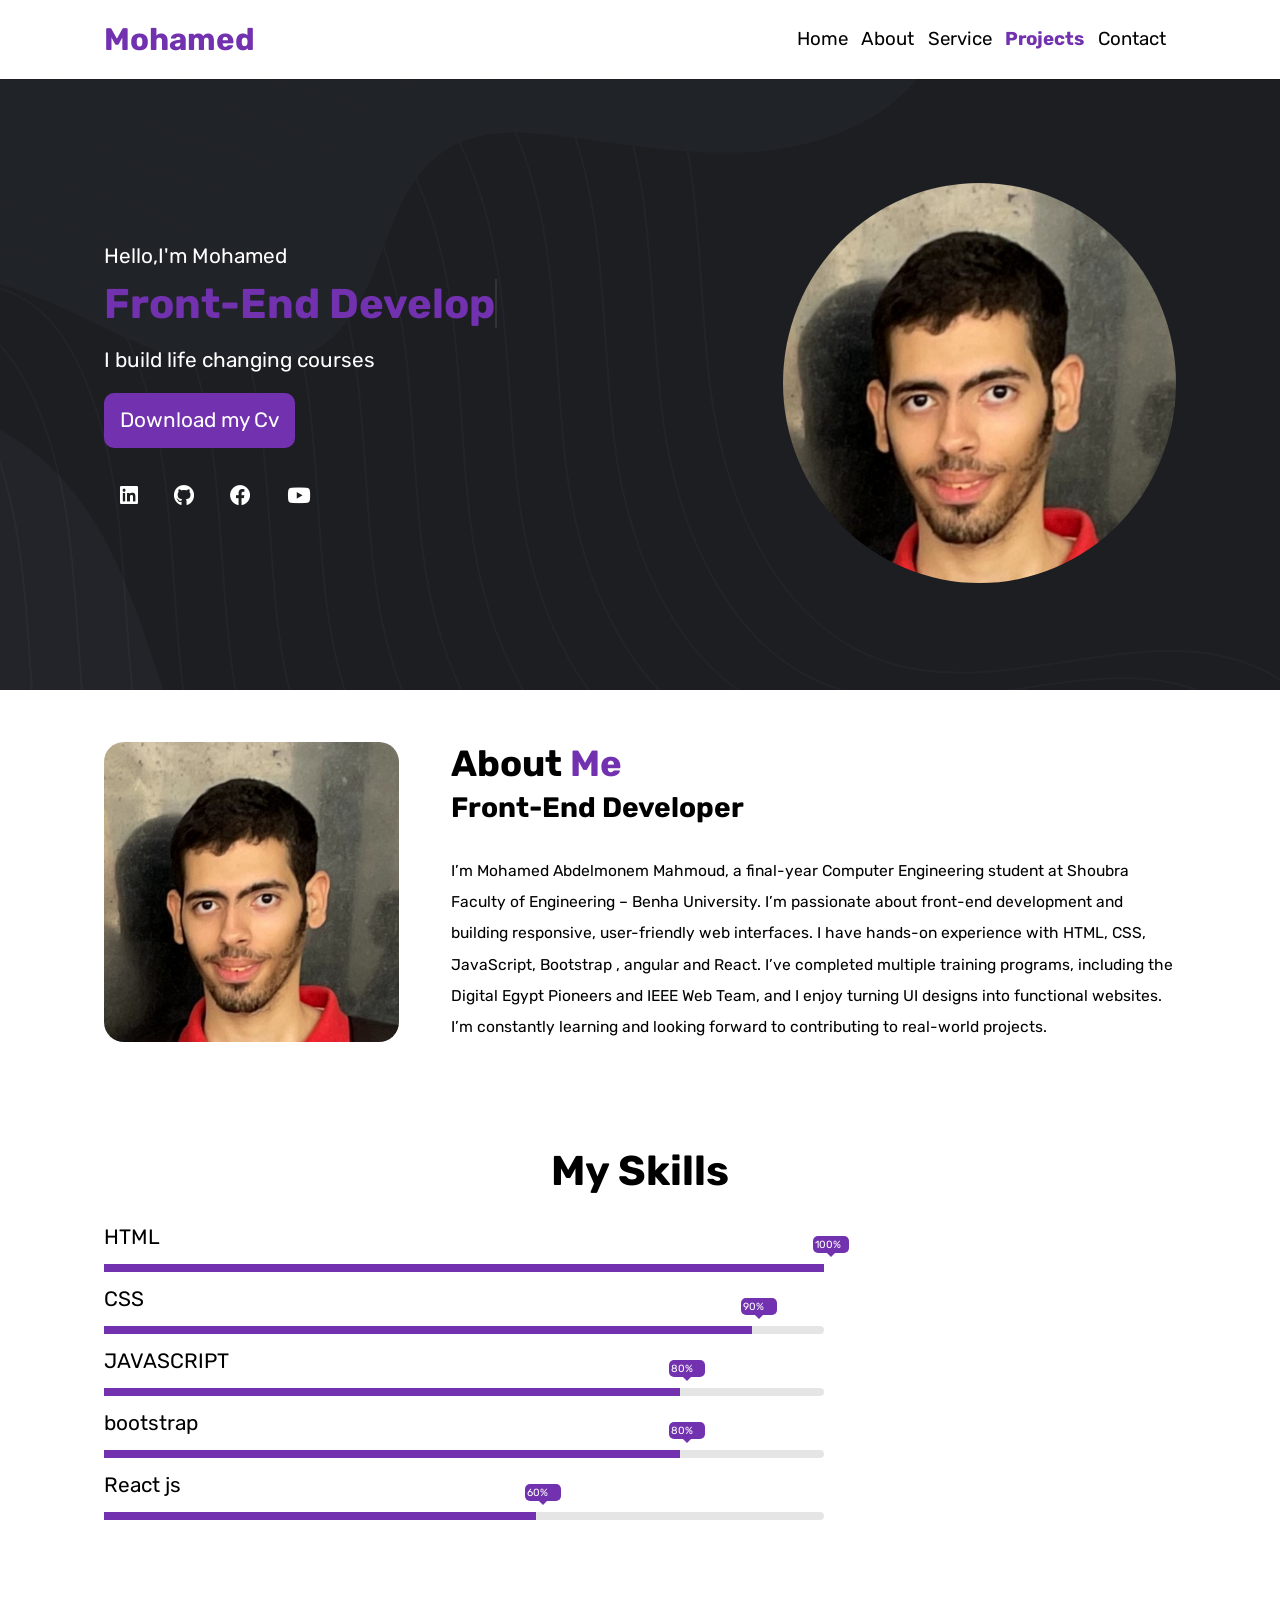
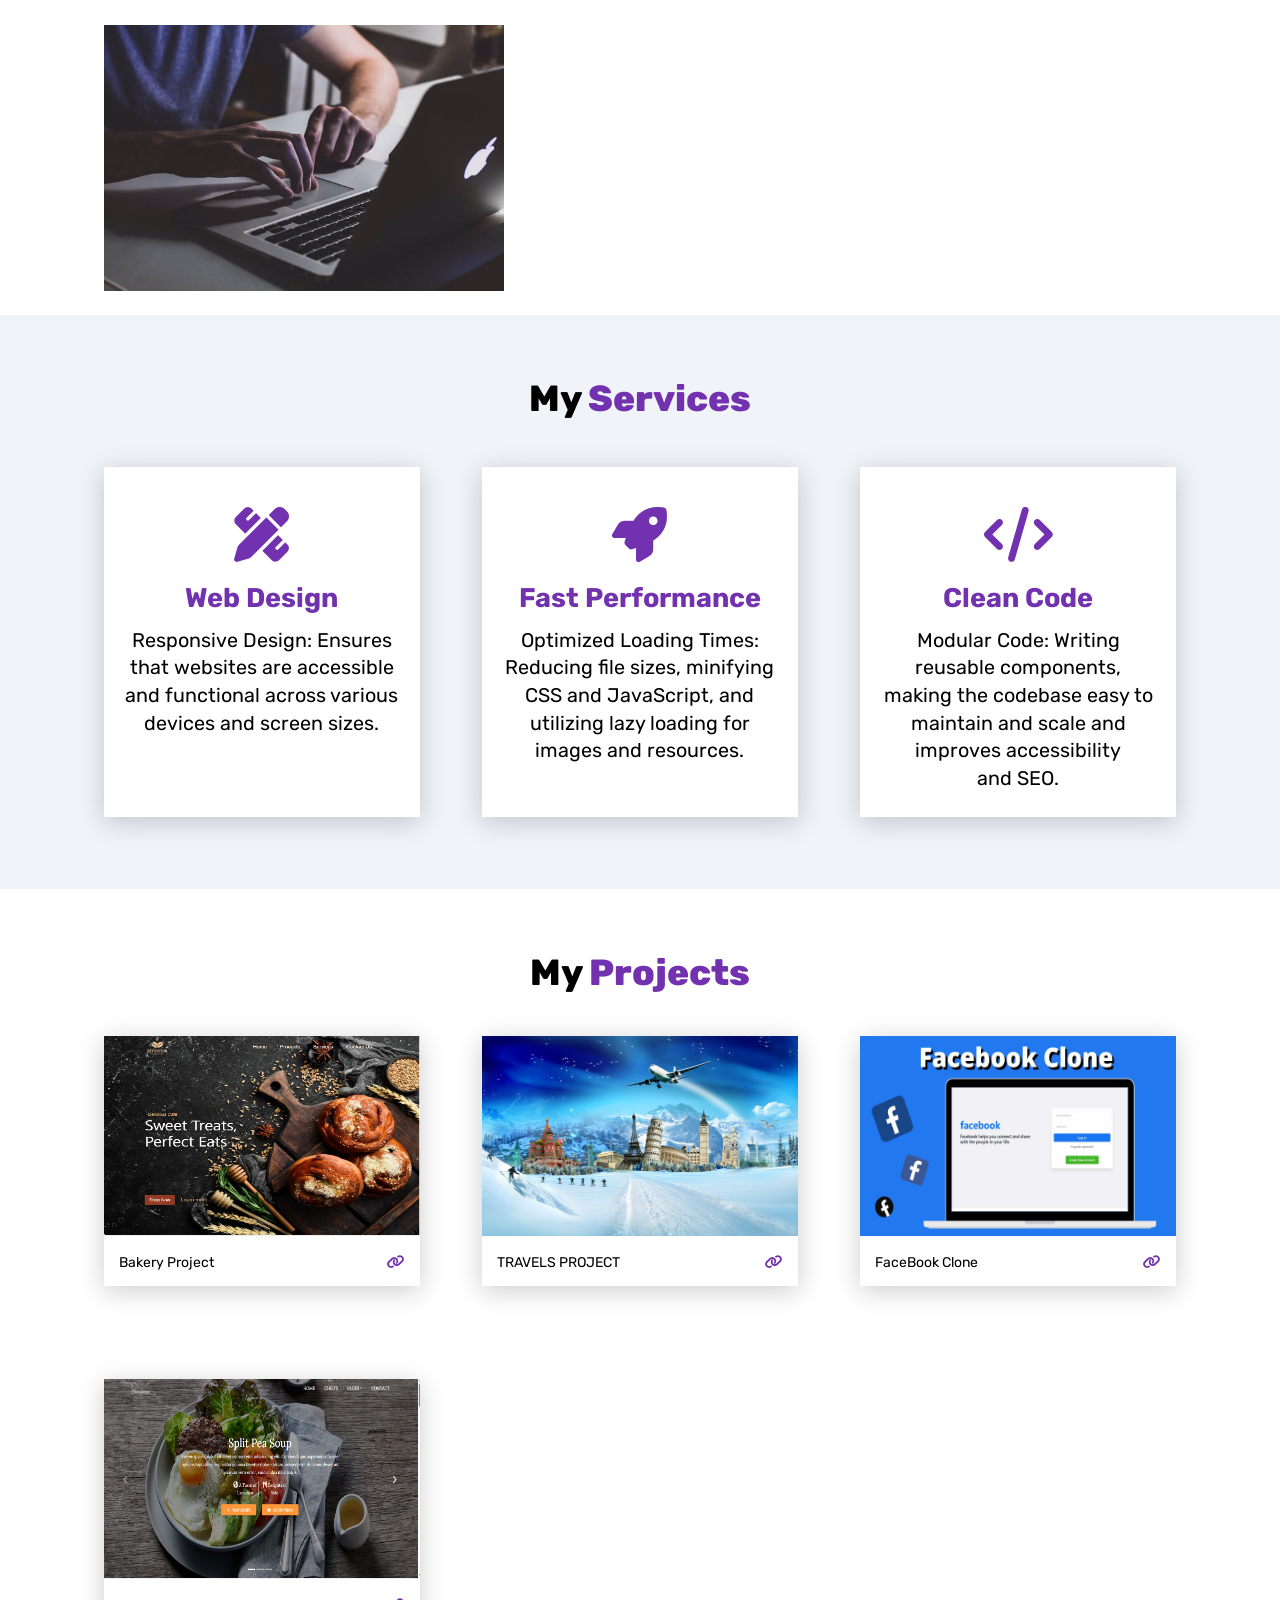
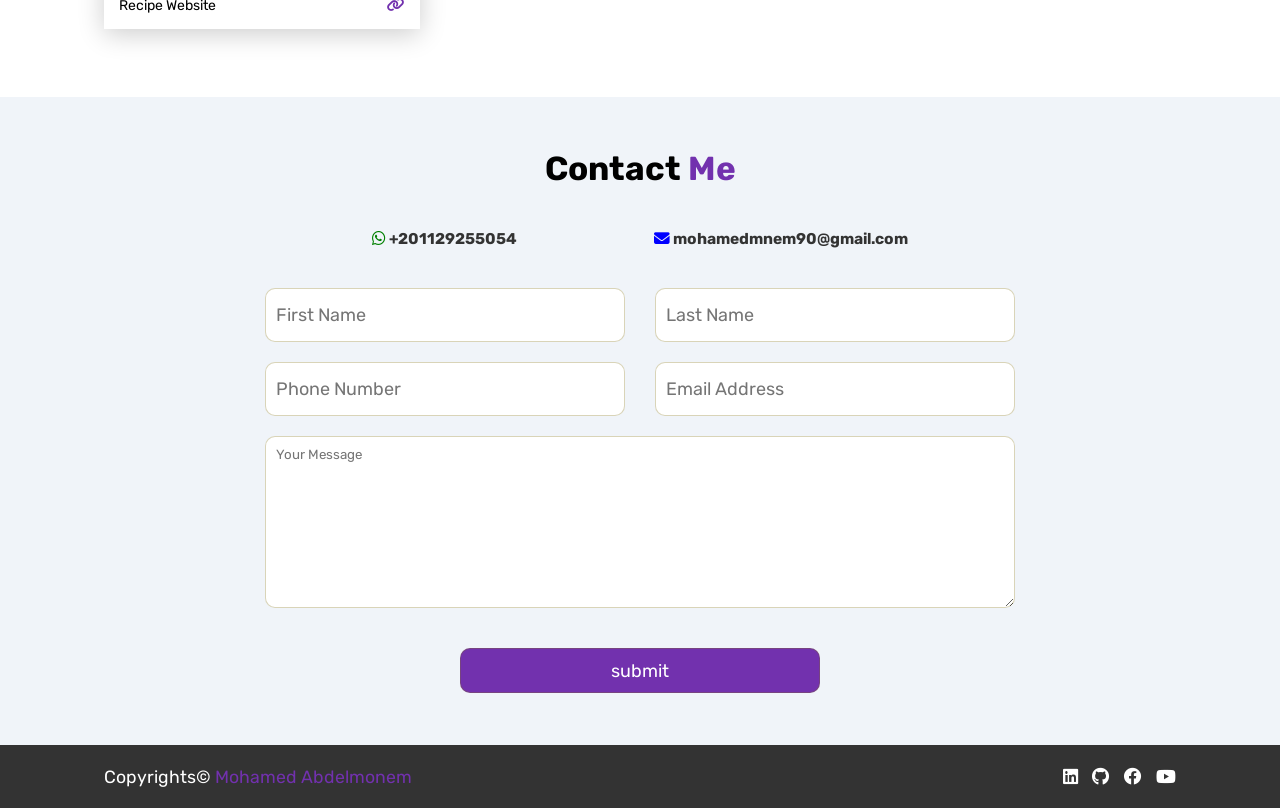
==== index.html @ c3fbbe86 "personal project" ====
<!DOCTYPE html>
<html lang="en">
<head>
    <meta charset="UTF-8">
    <meta name="viewport" content="width=device-width, initial-scale=1.0">
    <title>Protfolio</title>
    <link rel="stylesheet" href="css/style.css">
    <link rel="stylesheet" href="css/all.css">
    <link rel="stylesheet" href="css/all.min.css">
    <!-- <link rel="stylesheet" href="css/bootstrap.min.css"> -->
</head>
<body>

    <section class="header section-reveal"  >


        <div class="name">

            <h1>Mohamed</h1>
        </div>
        <div class="nav" id="nav">
            <a class="nav-link active" id="homeLink" href="#home">Home</a>
            <a class="nav-link" href="#about">About</a>
            <a class="nav-link" href="#service">Service</a>
            <a class="nav-link" href="#project">Projects</a>
            <a class="nav-link" href="#contact">Contact</a>
        </div>
        <!-- <div class="mainColor">

            <input type="color" id="colorPicker" value="#7231ae">


        </div> -->

      
        <div id="btn" class="fas fa-bars"></div>

    </section>

    <div id="home">
        <section class="main section-reveal">
            
                <div class="content">
                 <p>Hello,I'm Mohamed </p>
                 <h3>
                   
                    <span id="typing-text"></span>
                    <!-- <span class="typed" data-typed-items="Designer, Developer, Freelancer, Photographer"></span></p> -->
  
                    <!-- <span>F</span><span>r</span><span>o</span><span>n</span><span>t</span><span>-</span><span>E</span><span>n</span><span>d</span>
                    <span>D</span><span>e</span><span>v</span><span>e</span><span>l</span><span>o</span><span>p</span><span>e</span><span>r</span> -->
                 </h3>
                 <p>I build life changing courses </p>
                 <a href="cv.pdf" download="" >Download my Cv</a>
                  
         
                 <div class="three">
                 <a  href="http://www.linkedin.com/in/mohamed-mnem-"><i class="fab fa-linkedin -3x"></i></a>
                <a href="https://github.com/Mohamedmnem11/"> <i class="fab fa-github -3x"></i></a>
                <a href="https://www.facebook.com/profile.php?id=100026858467642&mibextid=ZbWKwL"> <i class="fab fa-facebook -3x"></i></a>
                <a href="https://youtube.com/@mohamedmnem1191?si=2RnE5Apx9HEmz3Fg"> <i class="fab fa-youtube -3x"></i></a>
                 </div>
                </div>

                <div class="image">
                    <img src="image/٢٠٢٣٠٩١٣_١٩٣١٤٥.jpg" alt="">
                </div>
         
            
        </section>
    </div>

    <section id="about" class="about section-reveal">

        <div class="image_about">
            <img src="image/٢٠٢٣٠٩١٣_١٩٣١٤٥.jpg" alt="">
        </div>

        <div class="content_about">

            <h1>About <span>Me</span></h1>
            <h2>Front-End Developer</h2>

            <p>
               I’m Mohamed Abdelmonem Mahmoud, a final-year Computer Engineering student at Shoubra Faculty of Engineering – Benha University.

            I’m passionate about front-end development and building responsive, user-friendly web interfaces. I have hands-on experience with HTML, CSS, JavaScript, Bootstrap , angular and React.

            I’ve completed multiple training programs, including the Digital Egypt Pioneers and IEEE Web Team, and I enjoy turning UI designs into functional websites. I’m constantly learning and looking forward to contributing to real-world projects.

            </p>

        </div>

    </section>
    <section class="skill section-reveal">

        <h2>My Skills</h2>

        <div class="flex-skill">

        <div class="container">
            <div class="skill">
                <span class="title">HTML</span>
                <div class="bar">
                    <span class="per">
                        <span class="tool">100%</span>
                    </span>
                </div>
            </div>
    
        
                    <div class="skill">
                        <span class="title">CSS</span>
                        <div class="bar">
                            <span class="per Css">
                                <span class="tool">90%</span>
                            </span>
                        </div>
                    </div>
                  
                   
                        <div class="skill">
                            <span class="title">JAVASCRIPT</span>
                            <div class="bar">
                                <span class="per Js">
                                    <span class="tool">80%</span>
                                </span>
                            </div>
                        </div>
    
                        
                            <div class="skill">
                                <span class="title">bootstrap</span>
                                <div class="bar">
                                    <span class="per boot">
                                        <span class="tool">80%</span>
                                    </span>
                                </div>
                            </div> 
                            
                            
                            
            <div class="skill">
                <span class="title">React js</span>
                <div class="bar">
                    <span class="per React">
                        <span class="tool">60%</span>
                    </span>
                </div>
            </div>

          </div>
    

          <div class="image-skill">

            <img src="image/work3.jpg" alt="">

          </div>
        </div>

    </section>
    
    <section class="service section-reveal" id="service">

        
            <h1>My <span>Services</span></h1>
    
            <div class="four">
                <div>
                    <i class="fa-solid fa-pen-ruler"></i>
                    <h3>Web Design</h3>
                   <p>Responsive Design: Ensures that websites are accessible and functional across various devices and screen sizes.</p>
                </div>
                <div>
                    <i class="fa-solid fa-rocket"></i>
                    <h3>Fast Performance</h3>
                    <p>Optimized Loading Times: Reducing file sizes, minifying CSS and JavaScript, and utilizing lazy loading for images and resources.</p>
                </div>
                <div>
                    <i class="fa-solid fa-code"></i>
                    <h3>Clean Code</h3>
                   <p>Modular Code: Writing reusable components, making the codebase easy to maintain and scale and improves accessibility and SEO.</p>
                </div>
    
            </div>
    
        </section>


        <section id="project" class="project section-reveal">

            <h1>My <span>Projects</span></h1>


            <div class="pro">
                <div class="A">
                    <img src="image/bakery.png" alt="loading..." >
                    
            
                    <div class="a">
                        <span>Bakery Project</span>
                        <a target="_blank" href="https://mohamedmnem11.github.io/Baker/"><i class="fa fa-link"></i></a>
                    </div>
                </div>
    
    
              
    
                <div class="A">
                    <img src="image/117.jpg" alt="loading...">
                    
                
                    <div class="a">
                            
                    <span>TRAVELS PROJECT </span>
                    <a target="_blank" href="https://mohamedmnem11.github.io/T_PRo/"><i class="fa fa-link"></i></a>
                    </div>
                </div>
    
                <div class="A">
                    <img src="image/174793612-ebef3369-3427-4ea0-91af-1765c8be74ce.jpg" alt="loading...">
                  
                    <div class="a">
                        <span>FaceBook Clone </span>
                    <a target="_blank" href="https://mohamedmnem11.github.io/FaceBook/"><i class="fa fa-link"></i></a>
                    </div>
                    
                </div>

                <div class="A">
                    <img src="image/Screenshot 2025-07-14 075621.png" alt="loading..." >
                    
            
                    <div class="a">
                        <span>Recipe Website</span>
                        <a target="_blank" href="https://mohamedmnem11.github.io/RecipeRest/"><i class="fa fa-link"></i></a>
                    </div>
                </div>
    
              
            </div>
        </section>


        
    <section id="contact" class="contact section-reveal">
        <div class="contanier">
            <div class="sec-top">
                <h1>Contact <span>Me</span></h1>
            </div>

            
   

            <div class="contact-icons">
                <h2><i class="fab fa-whatsapp   i-green"></i>  <a href="tel:+201129255054"> +201129255054</a> </h2>
                <h2><i class="fas fa-envelope   i-blue"></i>  <a href="mailto:mohamedmnem90@gmail.com"> mohamedmnem90@gmail.com</a> </h2>
            </div>


            <form action="">
                <input type="text" placeholder="First Name" required>
                <input type="text" placeholder="Last Name" required>
                <input type="number" placeholder="Phone Number" required>
                <input type="email" placeholder="Email Address" required>
                <textarea name="" id="" cols="30" rows="10" placeholder="Your Message" required></textarea>
                <input type="submit" class="btn" value="submit">
            </form>
        </div>
    </section>

    <section class="footer ">
        <div class="foot">
            <span class="a">Copyrights&copy;</span>
            <span class="b" >  Mohamed Abdelmonem </span>
        </div>
        <div class="icons">
        
            <a href="http://www.linkedin.com/in/mohamed-mnem-"><i class="fab fa-linkedin -3x"></i></a>
            <a href="https://github.com/Mohamedmnem11/"> <i class="fab fa-github -3x"></i></a>
            <a href="https://www.facebook.com/profile.php?id=100026858467642&mibextid=ZbWKwL"> <i class="fab fa-facebook -3x"></i></a>
            <a href="https://youtube.com/@mohamedmnem1191?si=2RnE5Apx9HEmz3Fg"> <i class="fab fa-youtube -3x"></i></a>
        </div>

    </section>

    <script src="js/bootstrap.bundle.min.js"></script>
    <script src="js/script.js"></script>
</body>
</html>
---- css/style.css ----
@import url('https://fonts.googleapis.com/css2?family=Dosis:wght@300;400;500;600;700;800&family=Rajdhani:wght@300;400;500;600;700&family=Rubik:wght@300;400;500;600;700&display=swap');

*{
    padding: 0;
    margin: 0;
    box-sizing: border-box;
    text-decoration: none;
    font-family: 'Rubik', sans-serif;
}

:root{
    --main-color: rgb(114, 49, 174);
    --black: black;
    --light-bg:#eee;
    --border:.1rem solid var(--tomato);
}
html{
    font-size: 65%;
    scroll-behavior: smooth;
}
section{
    padding: 2rem 10rem;
    scroll-margin-top:  100;

}

.header{
    display: flex;
    justify-content: space-between;
    align-items: center;
    background-color: white;
    position: sticky;
    top: 0;
    z-index: 100;
    box-shadow: 1px 1px 0 rgb(0,0,0,0.1) ;
}
#typing-text {
  border-right: 2px solid #333;
  white-space: nowrap;
  overflow: hidden;
  display: inline-block;
  animation: blink 0.7s step-end infinite;
}

@keyframes blink {
  50% {
    border-color: transparent;
  }
}

.section-reveal {
  opacity: 0;
  transform: translateX(-50px);
  transition: all 0.8s ease-out;
}

.section-reveal.revealed {
  opacity: 1; 
  transform: translateY(0);
}





.header .name h1{
    font-size: 3rem;
    color: var(--main-color)
}
.header .nav a{
    font-size: 1.8rem;
    padding-right: 1rem;
    color: var(--black);
}
.header #btn{
    display: none;
    font-size: 2rem;
    cursor: pointer;
    transition: 0.5s ;
}
.header .fa-times{
    transform: rotate(180deg);
}

.header .nav  .active{
    color: var(--main-color);
    font-weight: bold;
}
.header .nav a:hover{
    color: var(--main-color);
}

@media (max-width:700px){
    
   
    .header .nav{


        position: absolute;
        bottom: -26.5rem;
        left: 0;
        right: 0;
        z-index: 1;
        background-color: var(--light-bg);
        border: var(--border);
        padding: 2rem;
        
        display: none;
    }
    .header .nav a{
        display: block;
       
        margin: 2rem;
        text-align: center;
    }
    
    .header #btn{

        display: inline-block;
        position: absolute;
        right: 7rem;
        top: 40%;
    }

}


#home{
    background-image: url(../image/hero-bg.png);
    /* background-size: cover; */
    background-repeat: no-repeat;
    padding-block: 8rem;
    
    

    
}

#home .main{
    display: flex;
    justify-content: space-between;
    align-items: center;
    
    
}
#home .main p{
    font-size: 2rem;
    color: white;
    padding-block: 1rem;
}


#home .main h3{
    font-size: 4rem;
    color: var(--main-color);
    transition: 0.5s;
}


.main a{
    display: inline-block;
    background-color: var(--main-color);

    font-size: 2rem;
    color: white;
    padding: 1.5rem;
    margin: 1rem 0;
    transition: 0.4s;
    border-radius: 10px;

} 
#home .main #project1{
    opacity: 0.8;
}
#home .main #project1:hover{
    transform: scale(1.1);
    opacity: 1; 
}
.main .three{
    font-size: 2rem;
    /* word-spacing:  */
}




#hhome .main .image{
    height: 100px;
    border-radius: 50%;
}
.image img{
    height: 400px;
    border-radius: 50%;

}


.main .three a{

    background-color: transparent;
}
a:hover{
    transform: scale(1.1);
    opacity: 1;
}

@media (max-width:444px){

    .image img{
        width: 100%;
        height: 400px;
        border-radius: 50%;
    }
}
@media (max-width:900px){

    html{
        font-size: 55%;
    }
    section{
        padding: 2rem 5rem;
    }
    #home .main{
        display: flex;
        flex-direction: column-reverse;

        text-align: center;
        gap: 2rem;
        justify-content: center;
    }
   
    
}

/* about */


.about{
    display: flex;
 
    gap: 5rem;
    padding-block: 5rem;
    justify-content: center;
    
}

.image_about{
    height: 300px;
    
}
.image_about img{
    height: 100%;
    border-radius: 20px;
}

.about .content_about{
    flex: 1;
}

.about .content_about h1{

    font-size: 3.5rem;
    padding-bottom: 0.6rem;

}

.about .content_about h1 span{
    color: var(--main-color);
}
.about .content_about h2{

    font-size: 2.7rem;
    
}
.about .content_about p{
    font-size: 1.5rem;
    padding-block: 3rem;
    line-height: 2;
}


@media (max-width:700px){
    .about{
        display: flex;
        flex-direction: column;
        text-align: center;
    }
   
    .image_about img{
        width: 80%;
       height: 100%;
       border-radius: 20px;
    }

}
@media (max-width:500px){
    .image_about img{
        width: 100%;
       height: 100%;
       border-radius: 20px;
    }
}

/* skills */


.skill h2{
    text-align: center;
    font-size: 4rem;
}
.container {
    position: relative;
    padding-block: 30px   ;
    border-radius: 7px;
    background-color: #fff ;
    width: 80vh;
    
}
.skill{
    width: 100%;
    display: block;
}
.container .skill .bar{

    margin: 15px 0;
    background-color:  rgba(0,0,0,0.1);
    border-radius: 8px;
    height: 8px;
}
.per{
    position: relative;
    width: 100%;
    height: 100%;
    display: block;
    background-color: var(--main-color);
    animation: progress 0.4s ease-in-out forwards;
    opacity: 0;
}
.title{
    font-size: 2rem;
}
.Css{
    width: 90%;
}
.Js{
    width: 80%;
}
.boot{
    width: 80%;
}
.React{
    width: 60%;
}
@keyframes progress{
    0%{
        width: 0;
        opacity: 0;
    }
    100%{
        opacity: 1;
    }
}
.per .tool{
 position: absolute;
 right: -25px;
 top: -28px;   
 color: #fff;
 background-color: var(--main-color);
 width: 36px;
 padding: 2px;
 border-radius: 5px;
 /* z-index: 1; */

}
.tool::before{
    content: "";
    width: 10px;
    position: absolute;
    left: 50%;
    bottom: -2px;
    height: 10px;
    background-color: var(--main-color);
    transform: translateX(-50%) rotate(45deg);
    z-index : -1 ;
}

.flex-skill{
    display: flex;
    justify-content: space-between;
    flex-wrap: wrap;

}
.image-skill{
    width: 400px;
    margin-top: 60px;
    
}
.image-skill img{
    width: 100%;
}

@media (max-width:1230px){
    .skill .flex-skill{
        justify-content: center;
        display: flex;

    }
}



/* service */
.service{
    background: #f0f4f9;
    padding-block: 5rem;
    width: 100%;

}
.service h1{
    font-size: 3.5rem;
    font-weight: 800;
    color: black;
    padding: 10px;
    margin-bottom: 1.5rem;
    text-align: center;
}
.service  h1 span{
    color: var(--main-color);
}
.service .four{
    
    display: grid;
    grid-template-columns: repeat(auto-fill,minmax(300px,1fr));

    gap: 6rem;


}
.service .four div{
    box-shadow: 0 5px 25px rgb(1 1 1 /20%);
    margin-block: 2rem;
    /* width: 370px;  */
    background-color: white;
    padding: 20px;
    height: 350px;
    transition: 0.4s ease;
    text-align: center;
}

@media (max-width:755px){
    .service .four div{
      height: fit-content;
    }   
}
.service .four h3{
    color: var(--main-color);
    font-size: 2.6rem;
    text-align: center;
    padding-bottom: 13px;
}
.service .four p{
    line-height: 1.4;
    font-size: 1.9rem;
}
.service .four i{
    color: var(--main-color);
    font-size: 55px;
    font-weight: 800;
    padding: 20px ;
}
.service .four div:hover{
    transform: scale(1.1);
}

/* start projects */

.project{
    background-color: white;
    padding-block:5rem;
}
.project h1{
    font-size: 3.5rem;
    font-weight: 800;
   color: black;
    padding: 10px;
    margin-bottom: 1.5rem;
    text-align: center;
}
.project  h1 span{
    color: var(--main-color);
}

.project .pro{
    display: grid;
    grid-template-columns: repeat(auto-fill,minmax(300px,1fr));

    gap: 6rem;
  
}
@media (max-width:500px){

    .project .pro{
        display: grid;
        grid-template-columns: auto;
    }
    .service .four{
    
        display: grid;
        grid-template-columns: auto;
    
    
    }
}
.project .pro .A{
    background-color: white;
    margin-block: 1.5rem;
    transition: 0.7s ease;

    box-shadow: 0 5px 25px rgb(1 1 1 /20%);

}

.pro .A img{
    width: 100%;
    height: 200px;
}

.pro .A span{
    font-size: 14px;

}
.pro .A a{
    color: var(--main-color);
    
    font-size: 14px;



}
.pro .A .a{
    display: flex;
    padding: 15px;
    justify-content: space-between;
}

.pro .A:hover{
    transform: scale(1.1);
}

/* start Contact */

.contact{
    background: #f0f4f9;
    padding-block: 5rem;
}
.contact h1{
    text-align: center;
    font-size: 3.2rem;
    margin-bottom: 4rem;
}
.contact h1 span{
    color: var(--main-color);
}

.contact-icons{
    display: flex;
    justify-content: space-between;
    width: 50%;
    margin: auto;
    margin-bottom: 40px;
    flex-wrap: wrap;
    
}
.contact-icons a{
    color: #333;
}
.i-green{
    color: green;
}
.i-blue{
    color: blue;
}
.contact form{
    width: 70%;
    margin: auto;
    display: flex;
    flex-wrap: wrap;
    justify-content: space-between;
}
.contact form input{
    width: 48%;
    font-size: 18px;
    padding: 15px 10px;
    outline: none;
    border: 1px solid rgba(128, 112, 22, 0.3);
    margin-bottom: 20px;
    border-radius: 10px;
}
.contact form textarea{
    border: 1px solid rgba(128, 112, 22, 0.3);
    outline: none;
    border-radius: 10px;
    width: 100%;
    padding: 10px;
}
.contact form textarea:focus,
.contact form input:focus{
    border-color: var(--main-color);
}
.contact form .btn{
    margin: 40px auto 0;
    cursor: pointer;
    background-color: var(--main-color);
    padding: 1rem 1.5rem;
    color: white;
    border-radius: 10px;
}

@media (max-width:1200px){
    .contact form{
        width: 70%;
    }

}
@media (max-width:900px){
    .contact form{
        width: 80%;
    }

}
@media (max-width:670px){
    .contact form{
        width: 90%;
    }

}
@media(max-width:500px){
 
    .contact form{
        width: 90%;
        justify-content: center;

    }
    .contact form input{
        width: 100%;
    }
}

.footer{
    background-color: #333;
    display: flex;
    
    font-size: 1.7rem;
    justify-content: space-between;


}

.footer span{
    color: white;
}
.footer .b{
    color: var(--main-color);
}
.footer .icons a{
    color: white;
    padding-left: 1rem;
}

@media (max-width:500px){
    .footer{
        display: flex;
        justify-content: center;
        gap: 2rem;
        flex-wrap: wrap;
    }
}
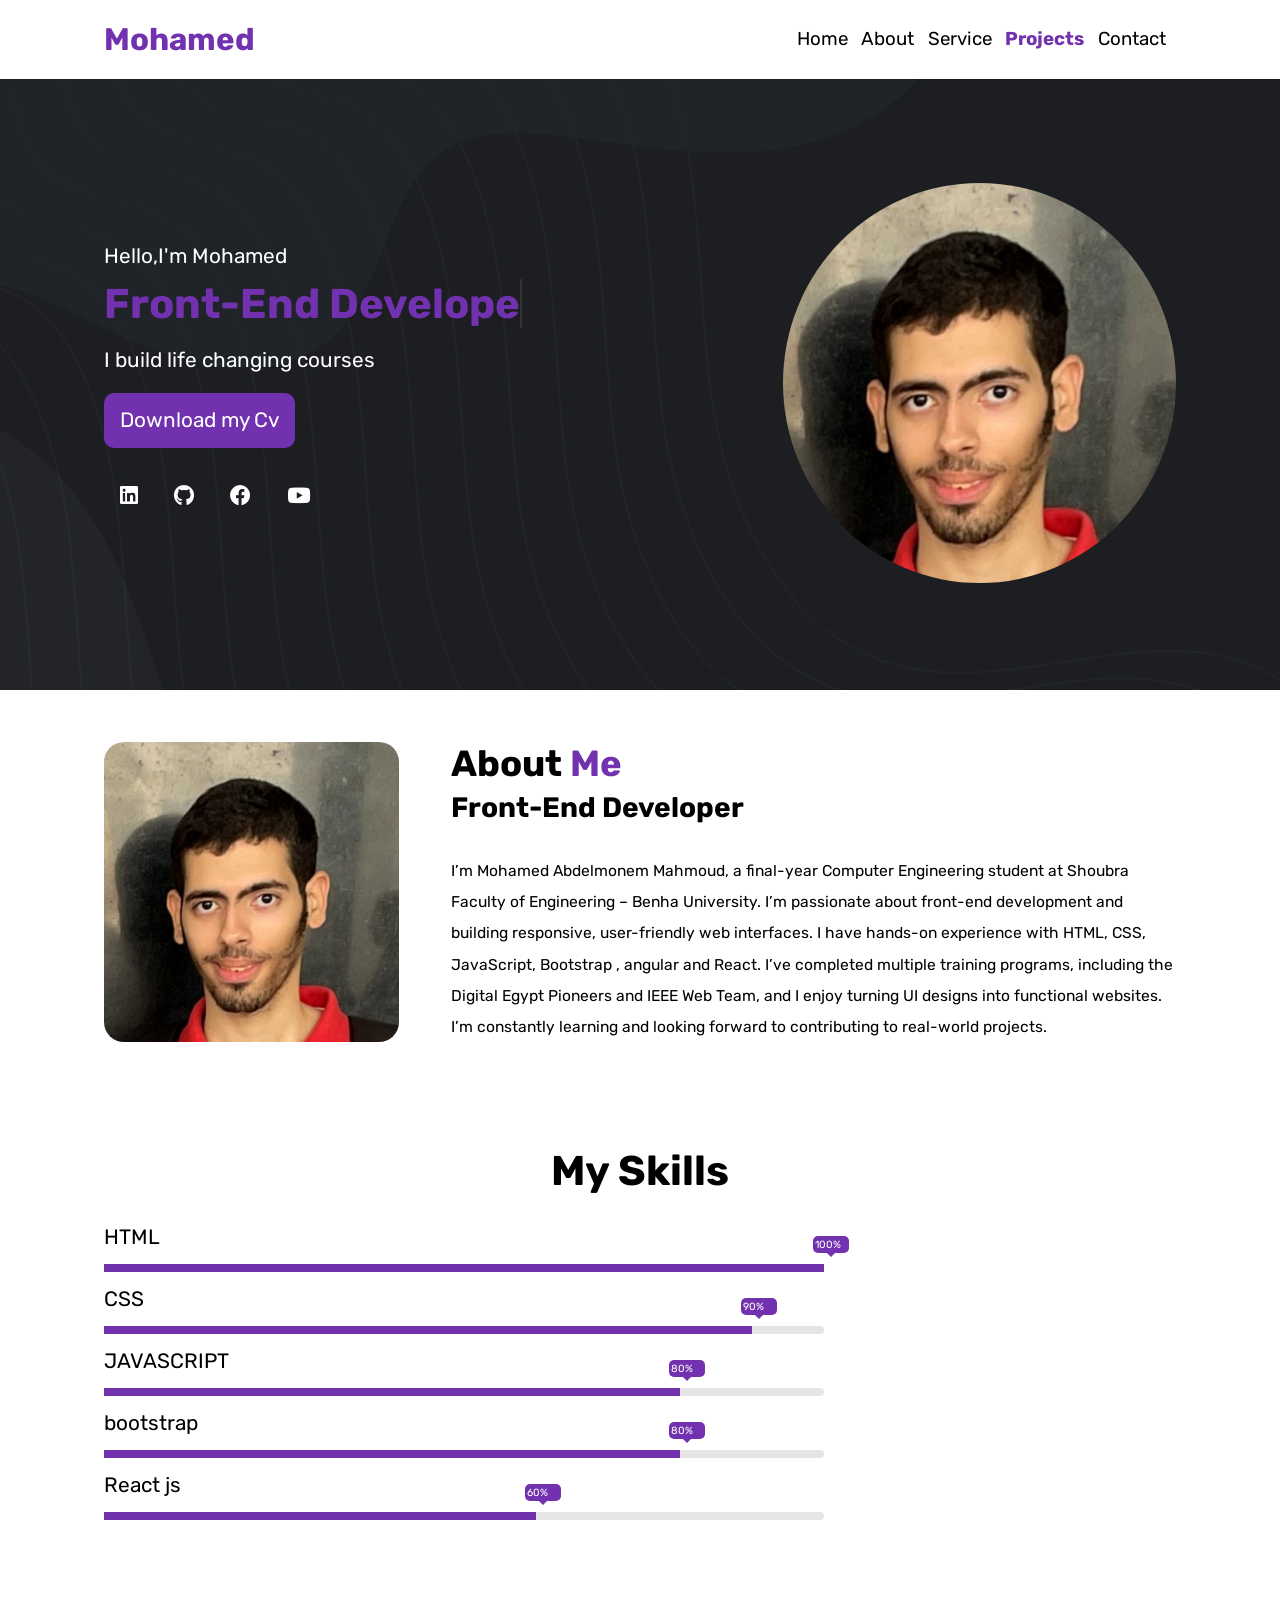
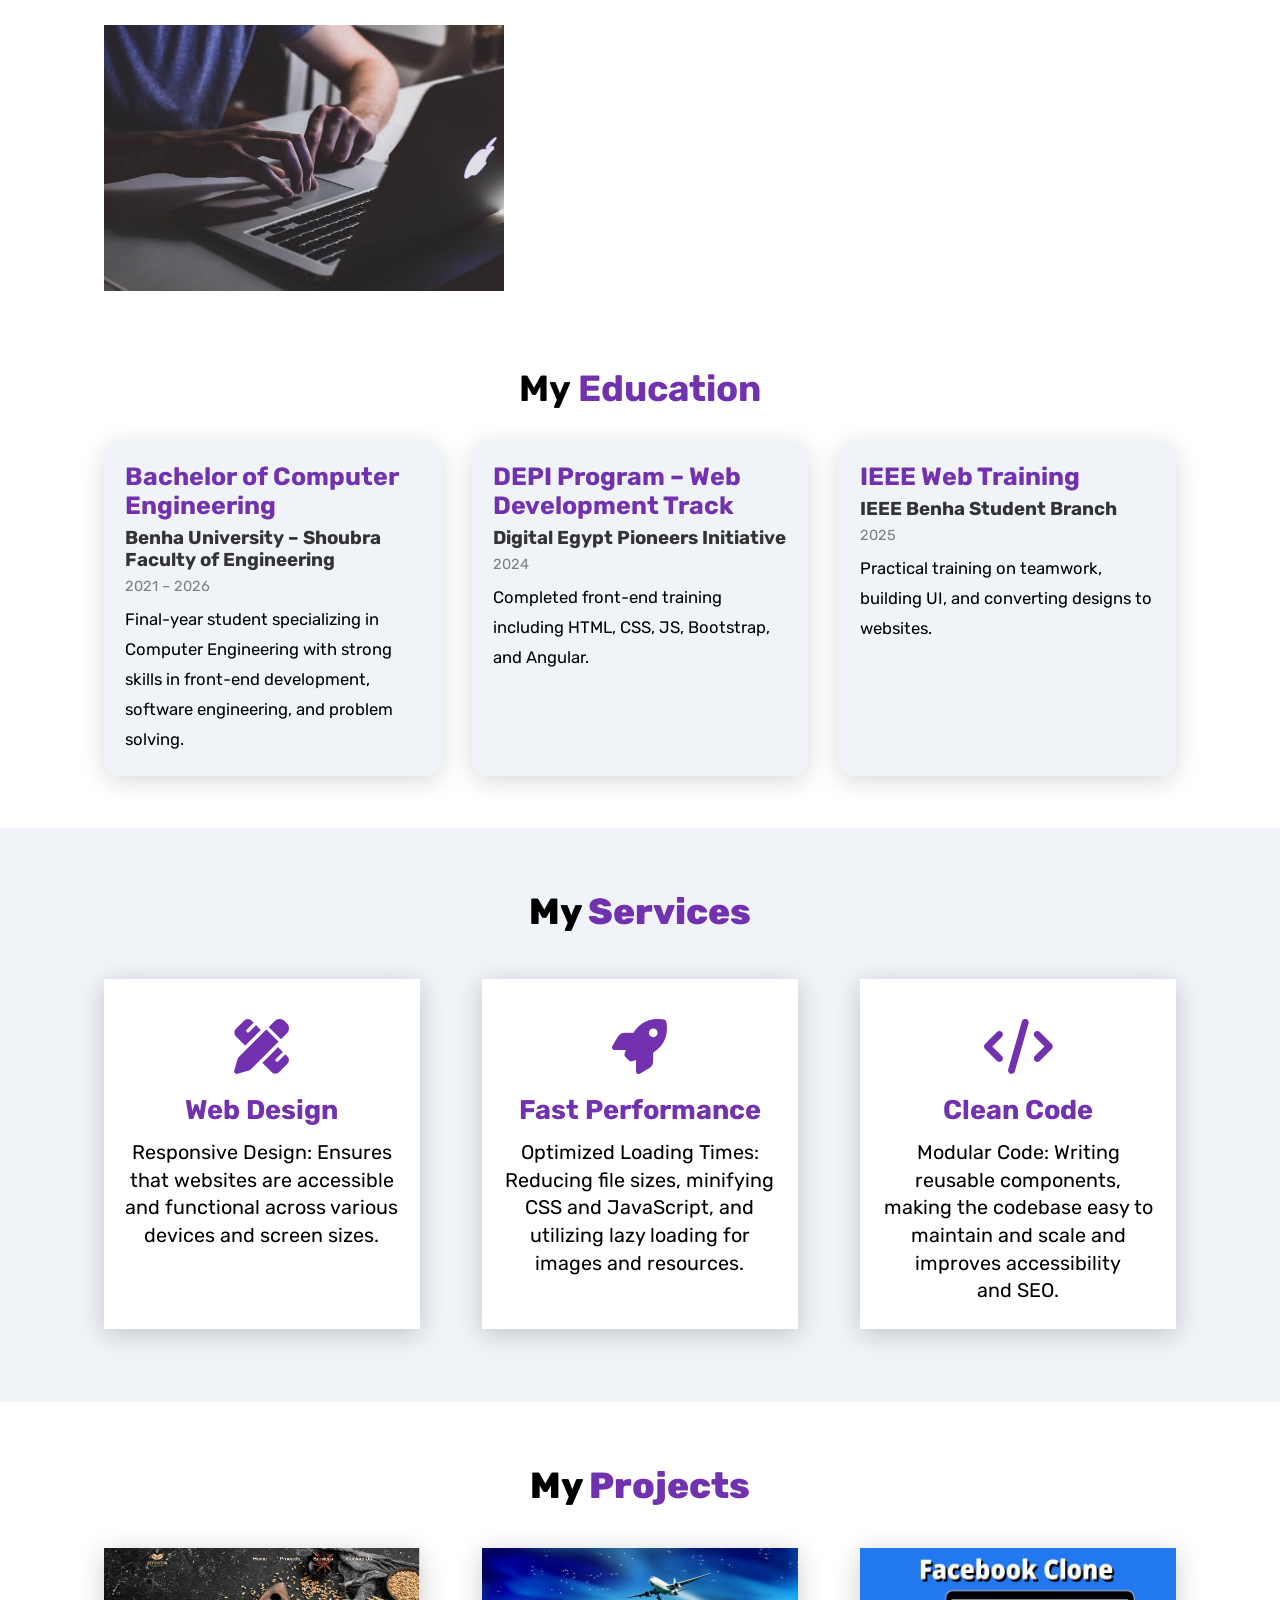
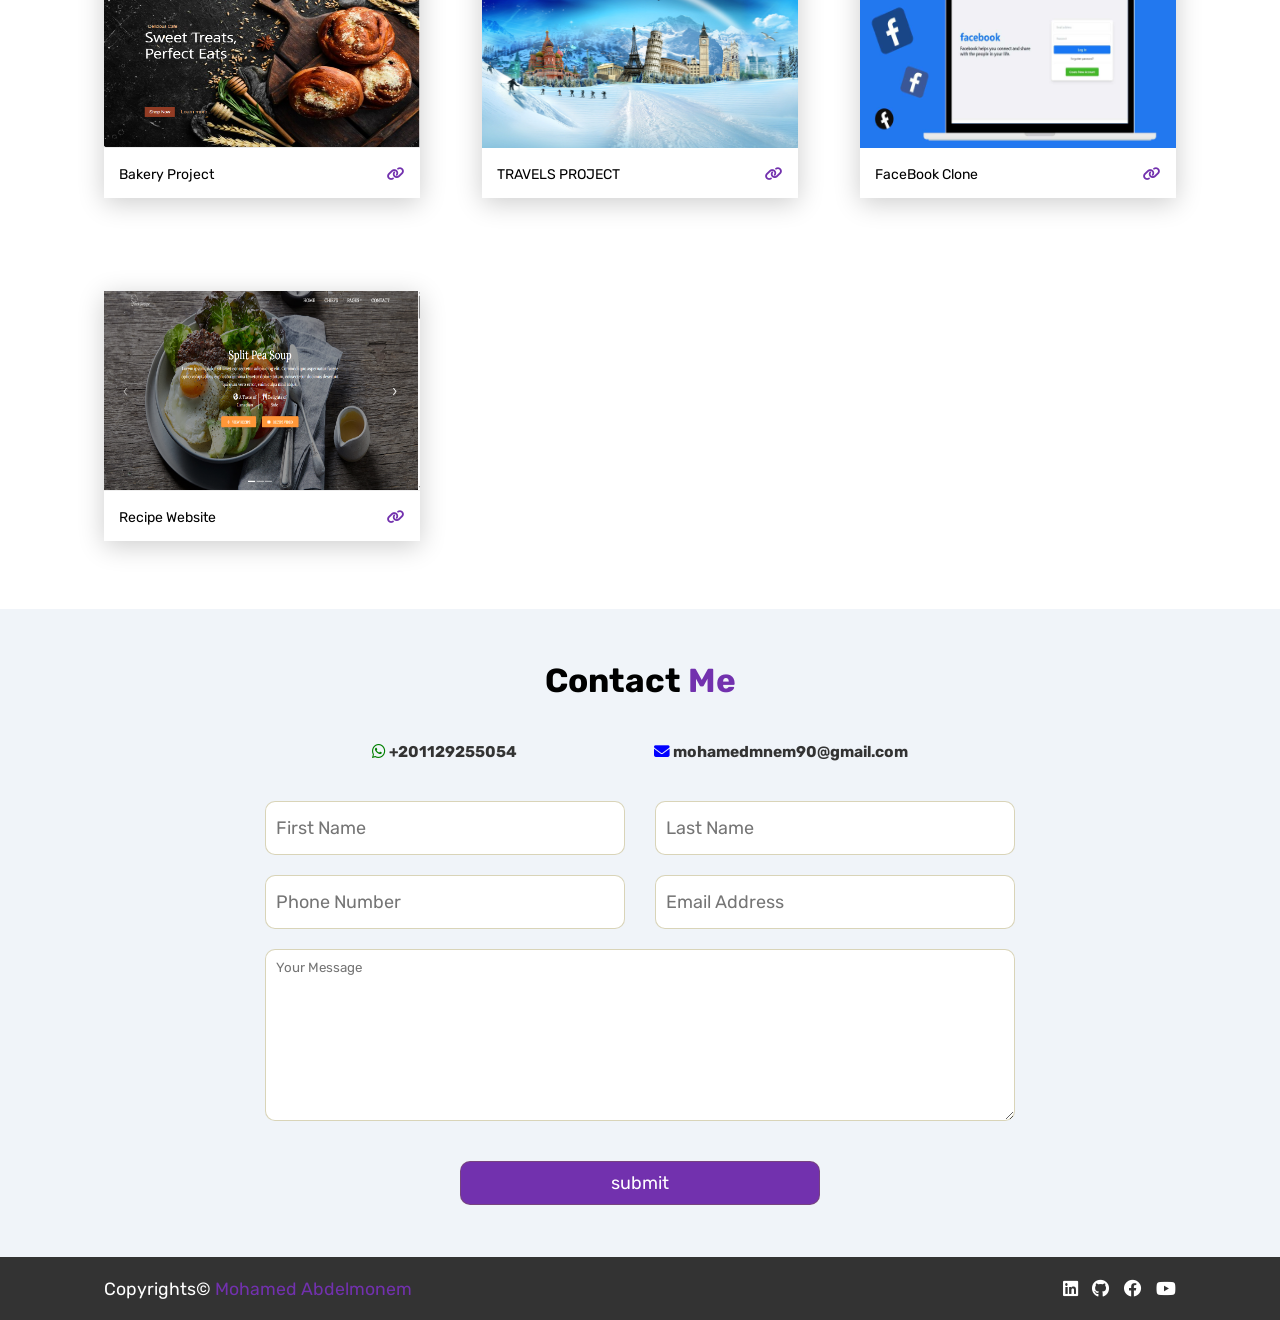
==== commit 0fc5f481: "first commit" ====
--- a/index.html
+++ b/index.html
@@ -162,6 +162,47 @@
 
     </section>
     
+
+    <section id="education" class="education section-reveal">
+
+    <h1>My <span>Education</span></h1>
+
+    <div class="edu-container">
+
+        <div class="edu-box">
+            <h3>Bachelor of Computer Engineering</h3>
+            <h4>Benha University – Shoubra Faculty of Engineering</h4>
+            <span class="year">2021 – 2026</span>
+            <p>
+                Final-year student specializing in Computer Engineering with strong skills in
+                front-end development, software engineering, and problem solving.
+            </p>
+        </div>
+
+        <div class="edu-box">
+            <h3>DEPI Program – Web Development Track</h3>
+            <h4>Digital Egypt Pioneers Initiative</h4>
+            <span class="year">2024</span>
+            <p>
+                Completed front-end training including HTML, CSS, JS, Bootstrap, and Angular.
+            </p>
+        </div>
+
+        <div class="edu-box">
+            <h3>IEEE Web Training</h3>
+            <h4>IEEE Benha Student Branch</h4>
+            <span class="year">2025</span>
+            <p>
+                Practical training on teamwork, building UI, and converting designs to websites.
+            </p>
+        </div>
+
+    </div>
+
+</section>
+
+
+
     <section class="service section-reveal" id="service">
 
         
--- a/css/style.css
+++ b/css/style.css
@@ -674,4 +674,67 @@
         gap: 2rem;
         flex-wrap: wrap;
     }
-}+}
+
+/* Education Section */
+.education {
+    background-color: #fff;
+    padding-block: 5rem;
+}
+
+.education h1 {
+    font-size: 3.5rem;
+    text-align: center;
+    margin-bottom: 3rem;
+}
+
+.education h1 span {
+    color: var(--main-color);
+}
+
+.edu-container {
+    display: grid;
+    grid-template-columns: repeat(auto-fill, minmax(330px, 1fr));
+    gap: 3rem;
+}
+
+.edu-box {
+    background: #f0f4f9;
+    padding: 2rem;
+    border-radius: 15px;
+    box-shadow: 0 5px 25px rgb(1 1 1 /15%);
+    transition: 0.4s;
+}
+
+.edu-box:hover {
+    transform: scale(1.05);
+}
+
+.edu-box h3 {
+    font-size: 2.4rem;
+    color: var(--main-color);
+    margin-bottom: .7rem;
+}
+
+.edu-box h4 {
+    font-size: 1.8rem;
+    margin-bottom: .5rem;
+    color: #333;
+}
+
+.edu-box .year {
+    font-size: 1.4rem;
+    color: gray;
+}
+
+.edu-box p {
+    font-size: 1.6rem;
+    margin-top: 1rem;
+    line-height: 1.8;
+}
+
+@media (max-width:500px) {
+    .edu-container {
+        grid-template-columns: auto;
+    }
+}
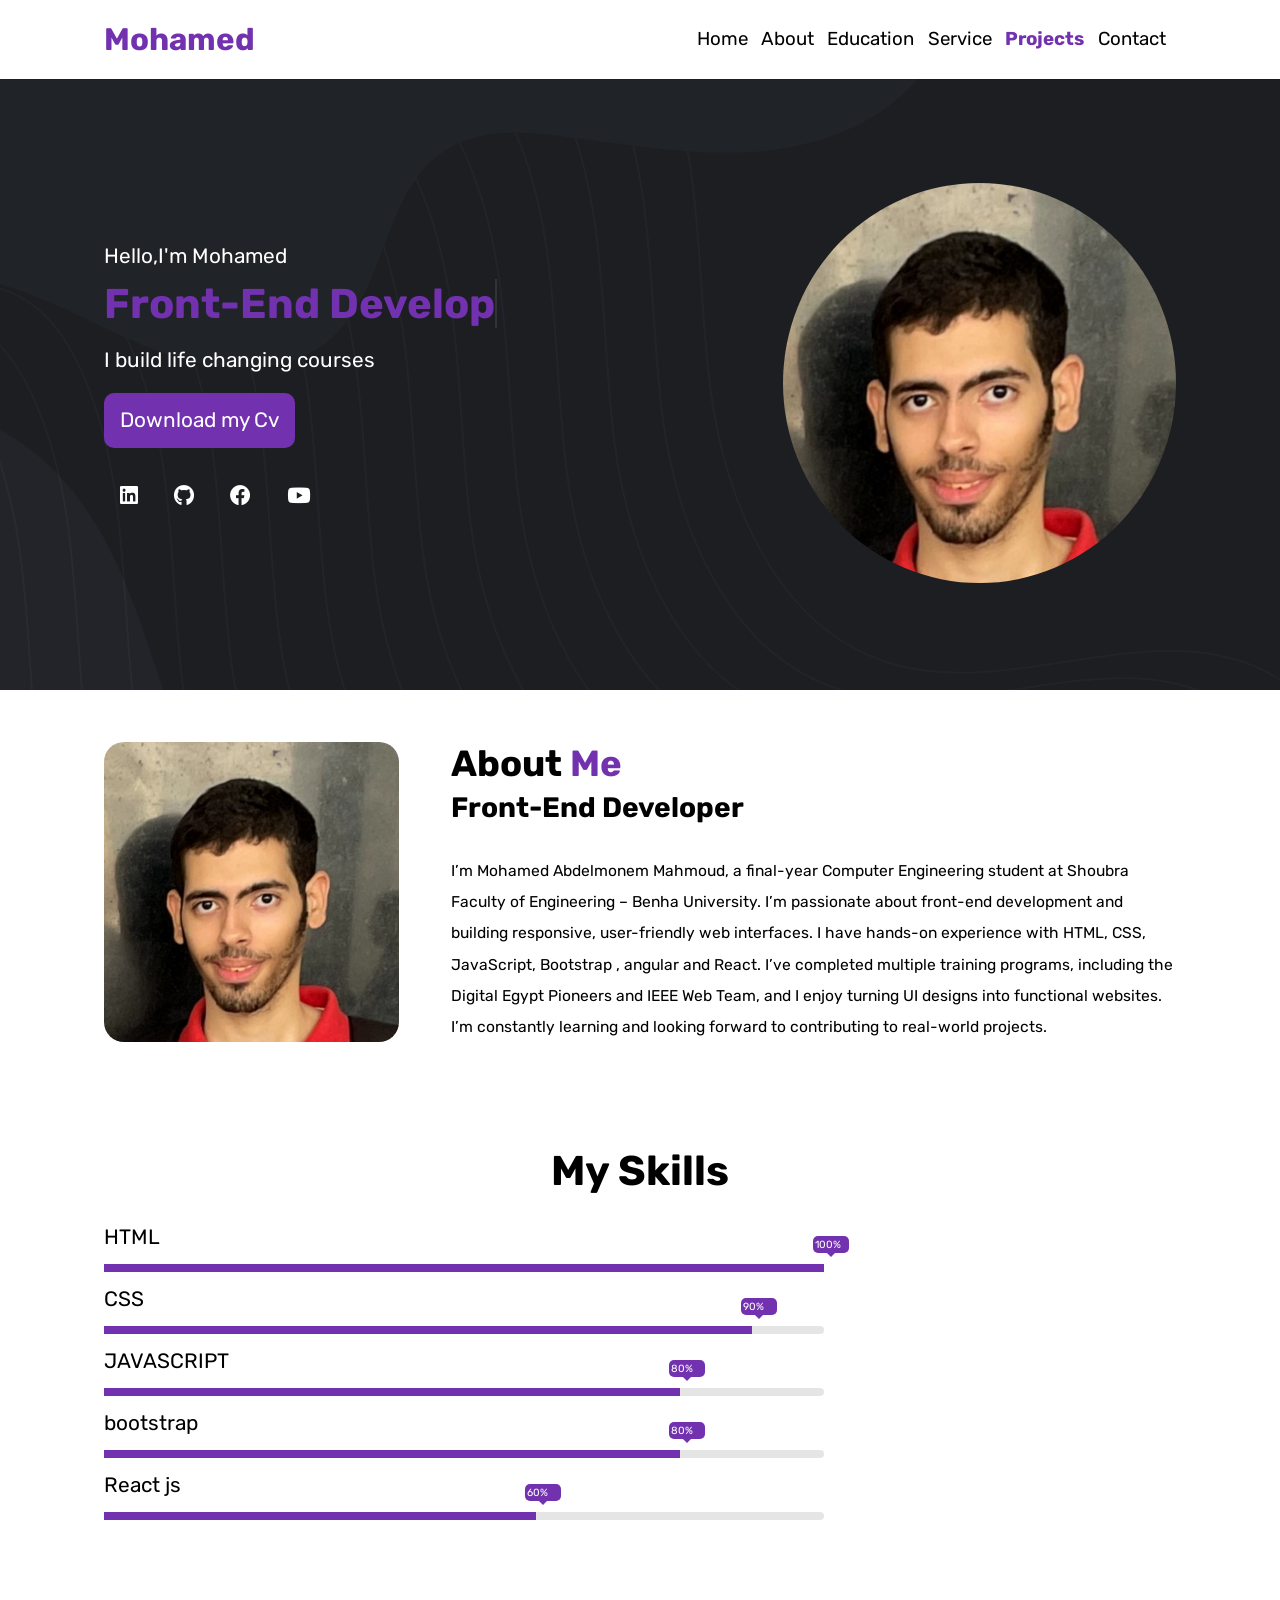
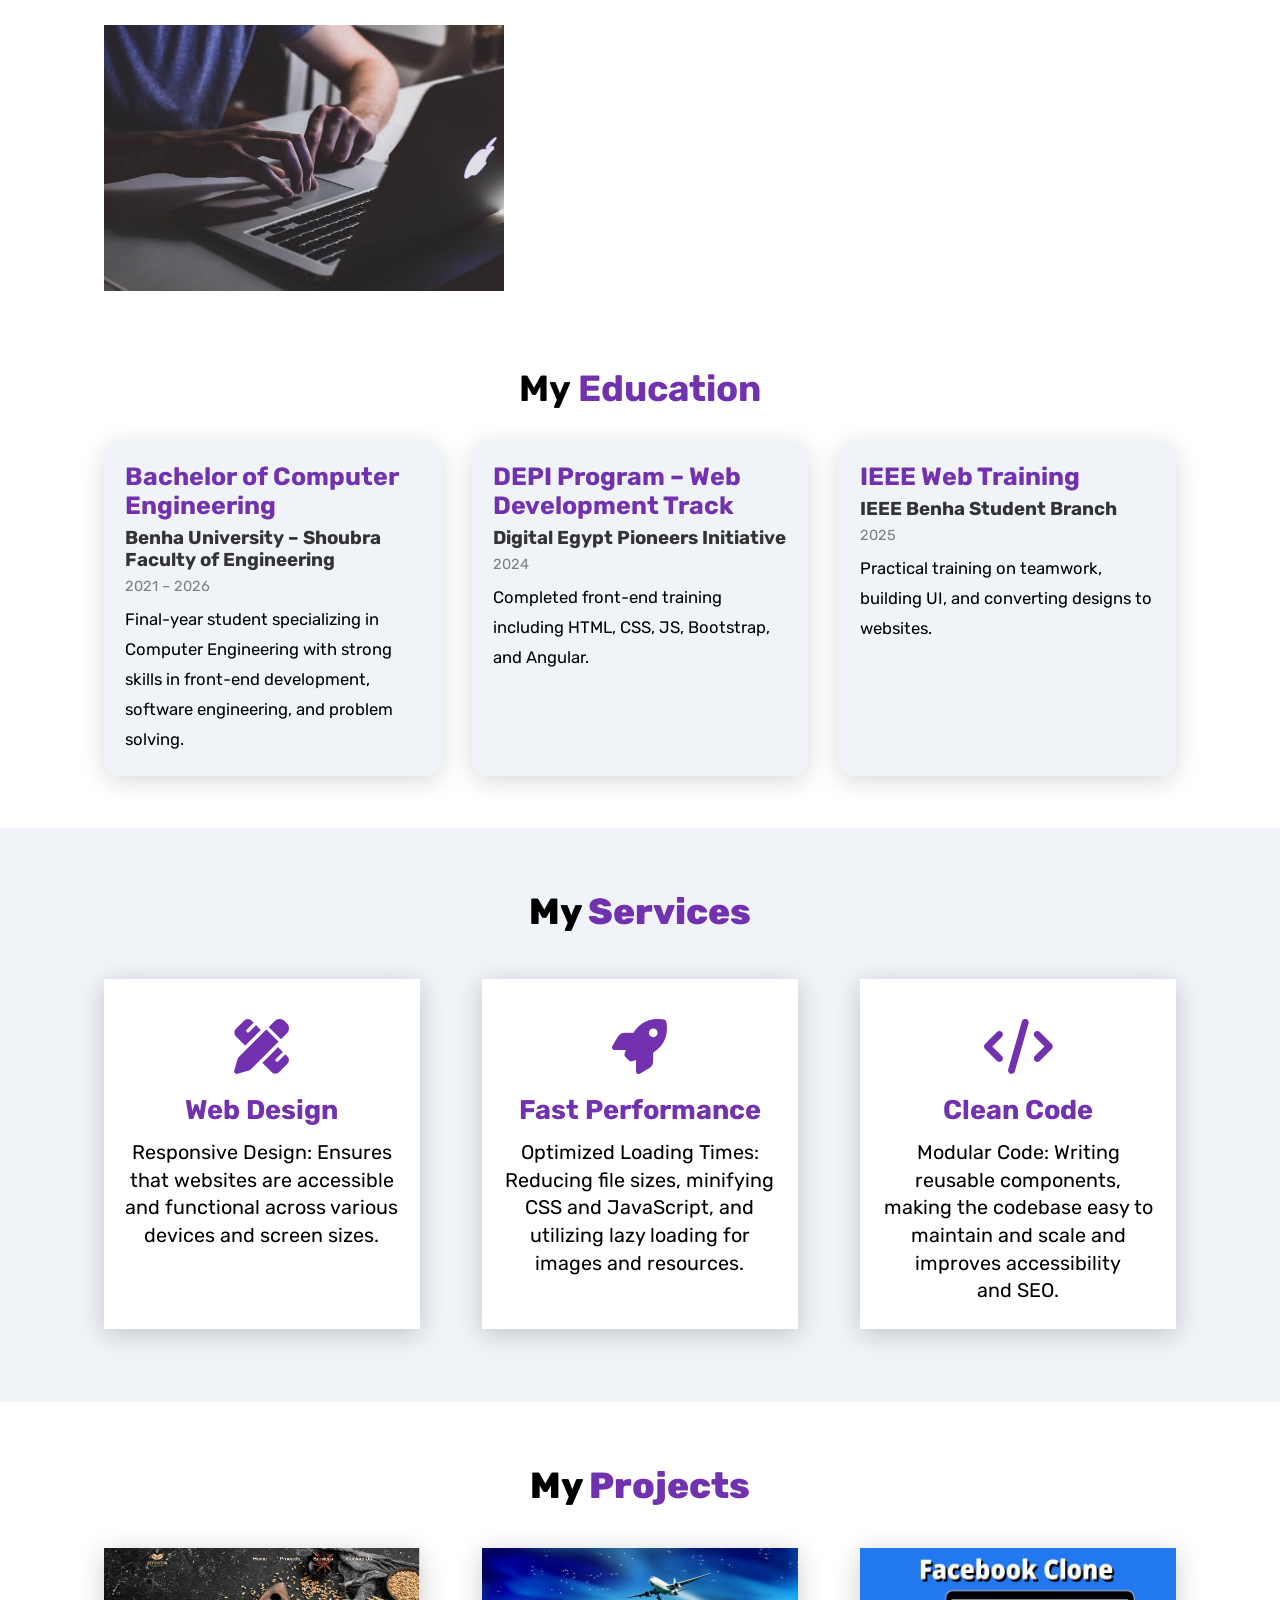
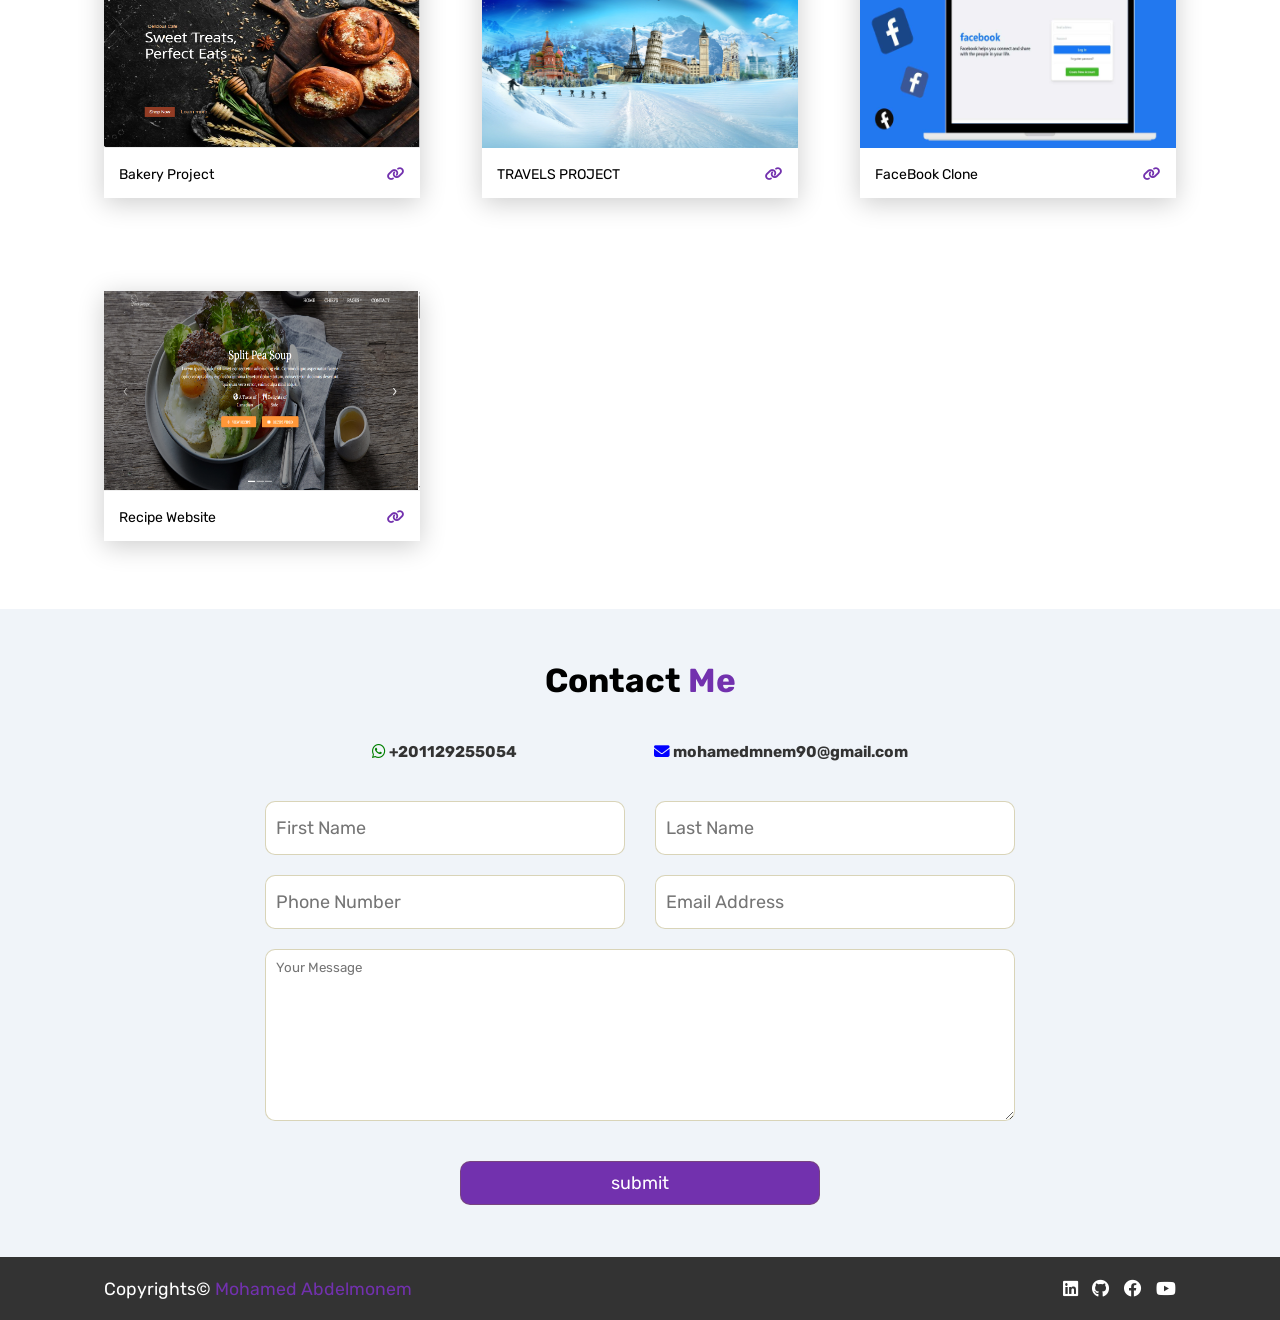
==== commit 5e159f4b: "first commit" ====
--- a/index.html
+++ b/index.html
@@ -21,6 +21,7 @@
         <div class="nav" id="nav">
             <a class="nav-link active" id="homeLink" href="#home">Home</a>
             <a class="nav-link" href="#about">About</a>
+            <a class="nav-link" href="#education">Education</a>
             <a class="nav-link" href="#service">Service</a>
             <a class="nav-link" href="#project">Projects</a>
             <a class="nav-link" href="#contact">Contact</a>
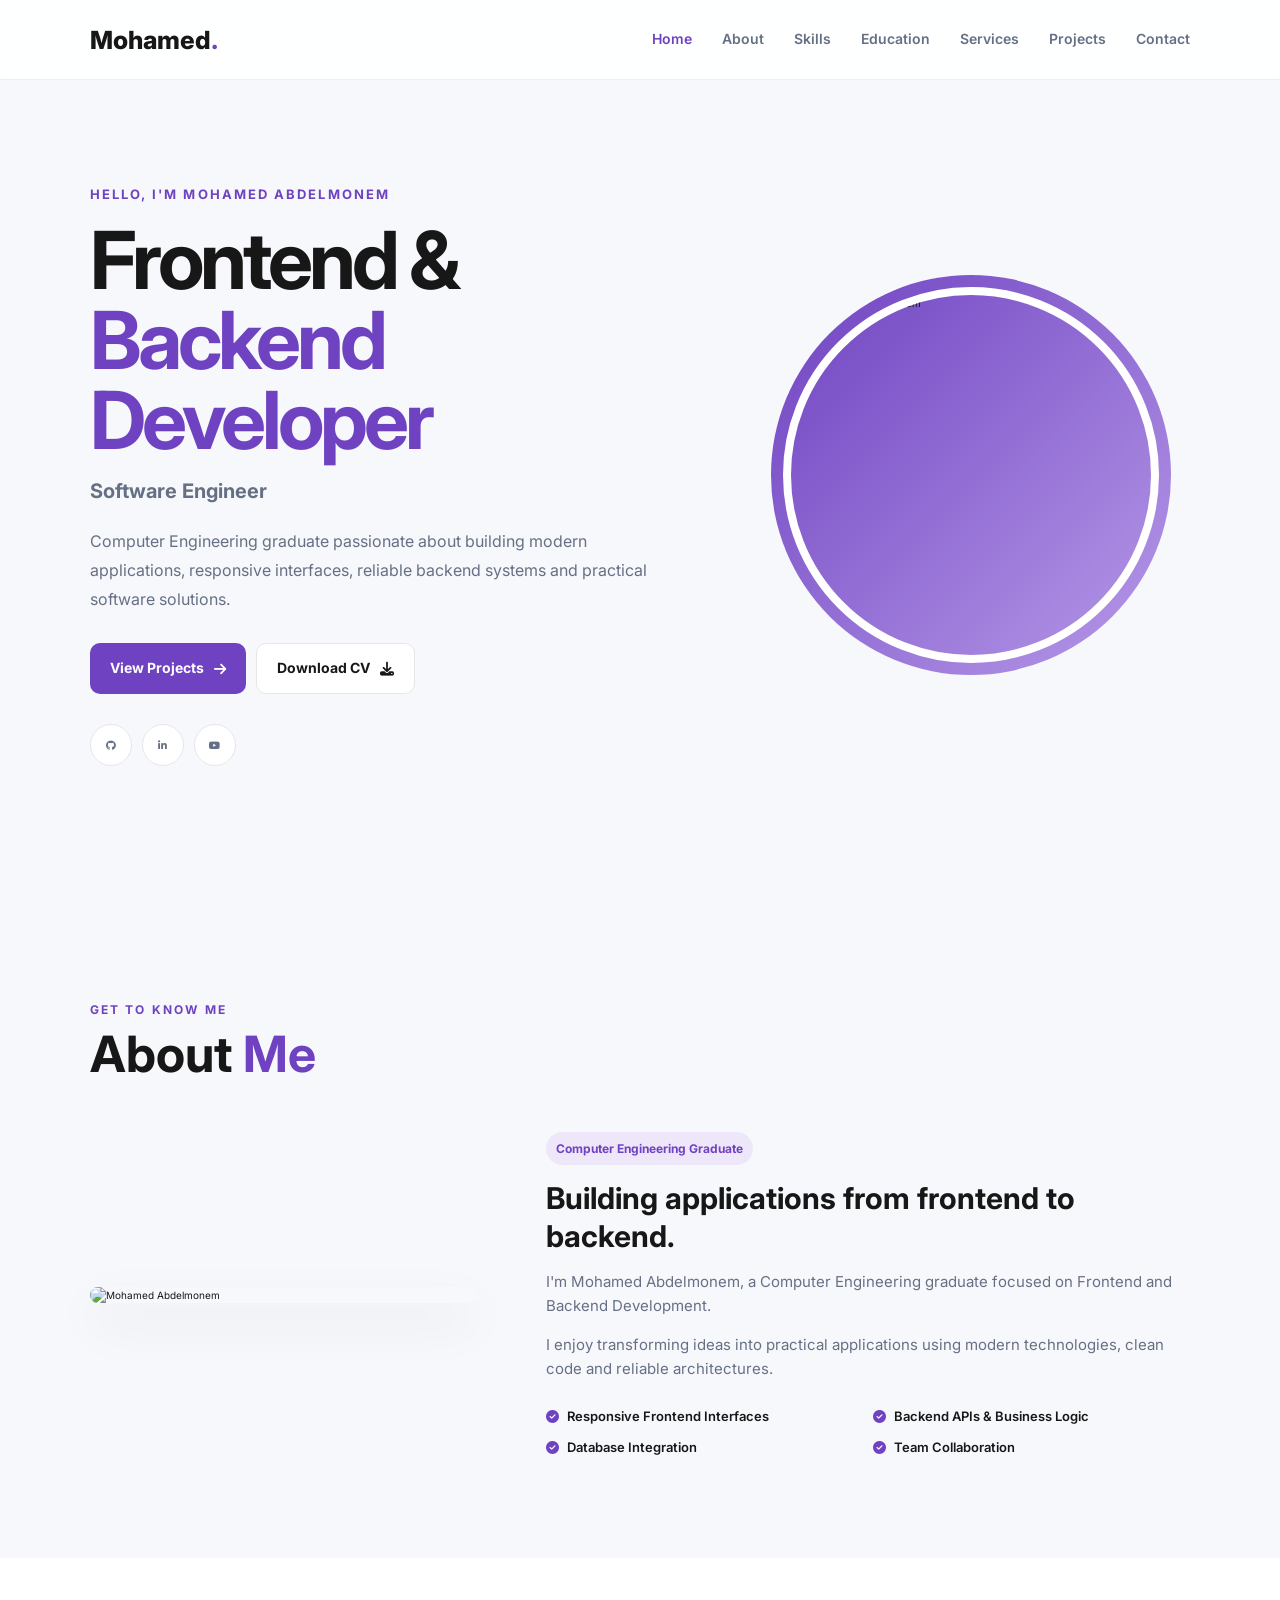
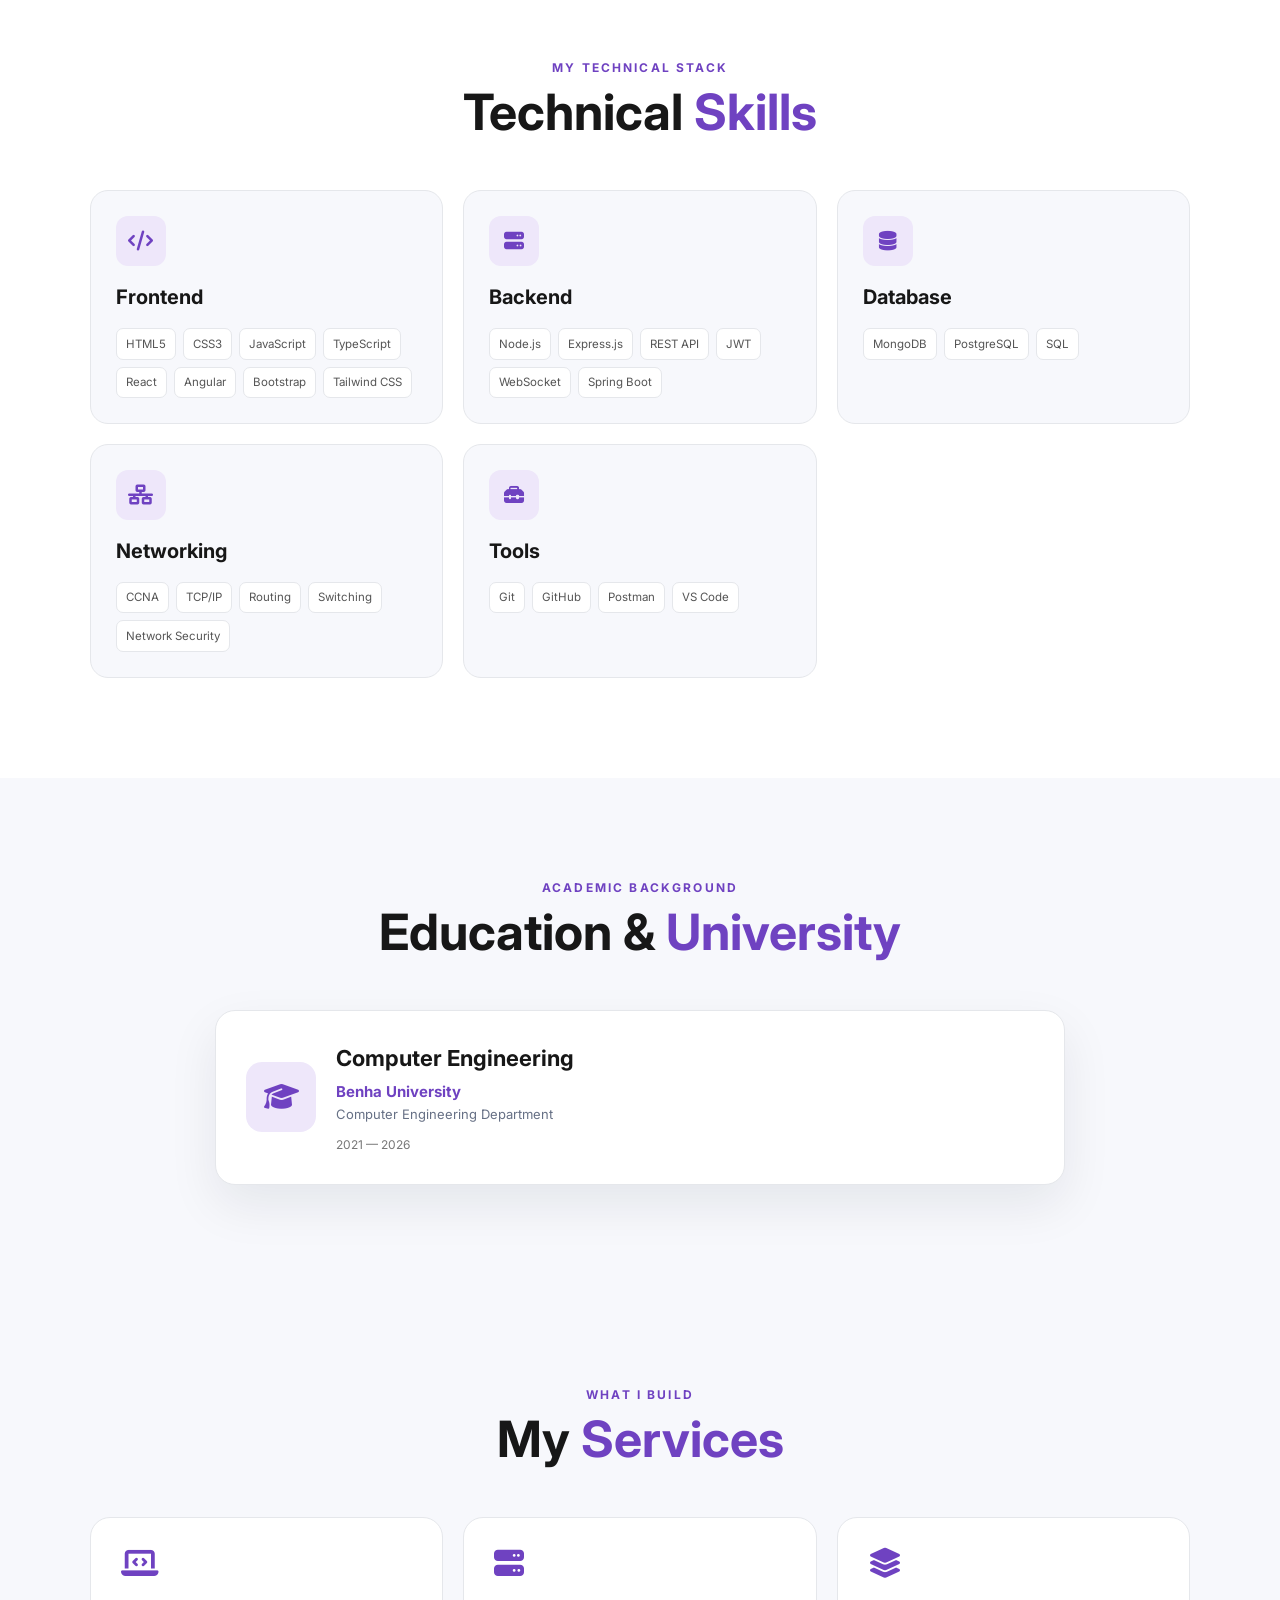
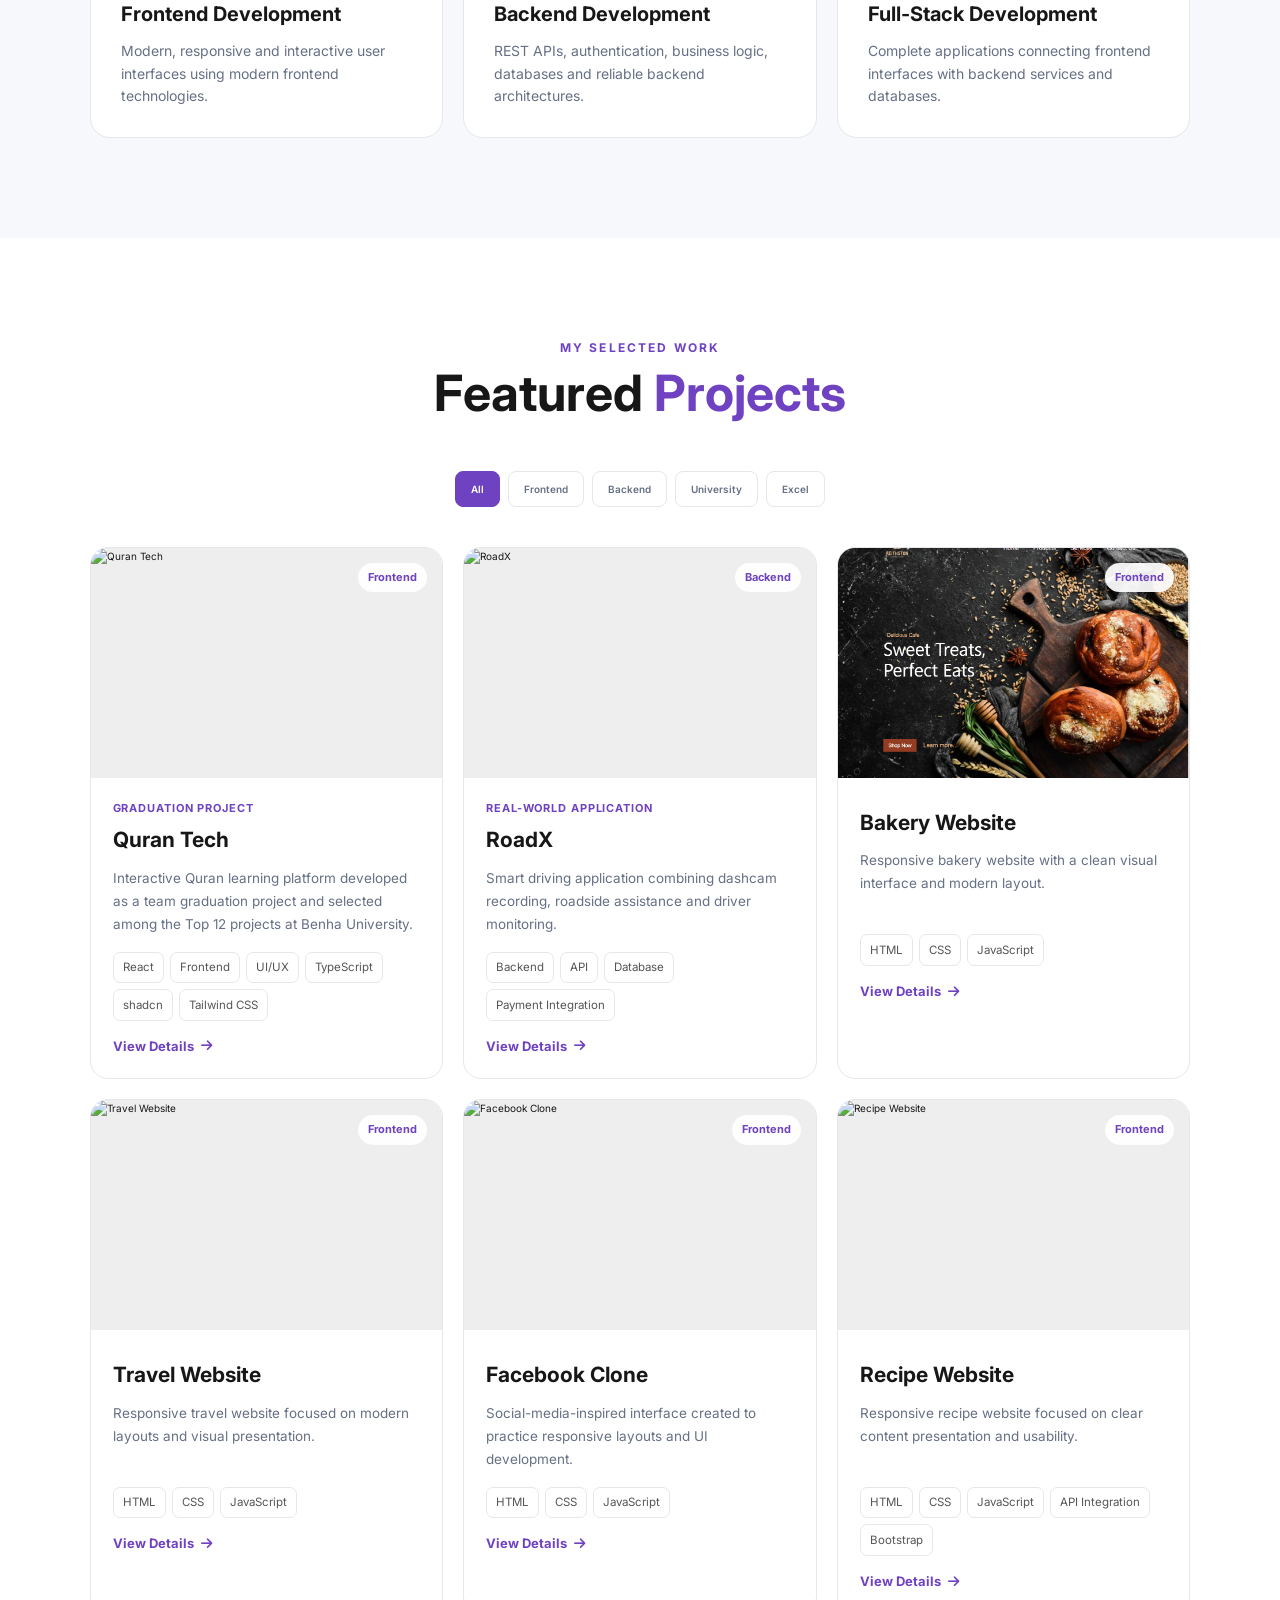
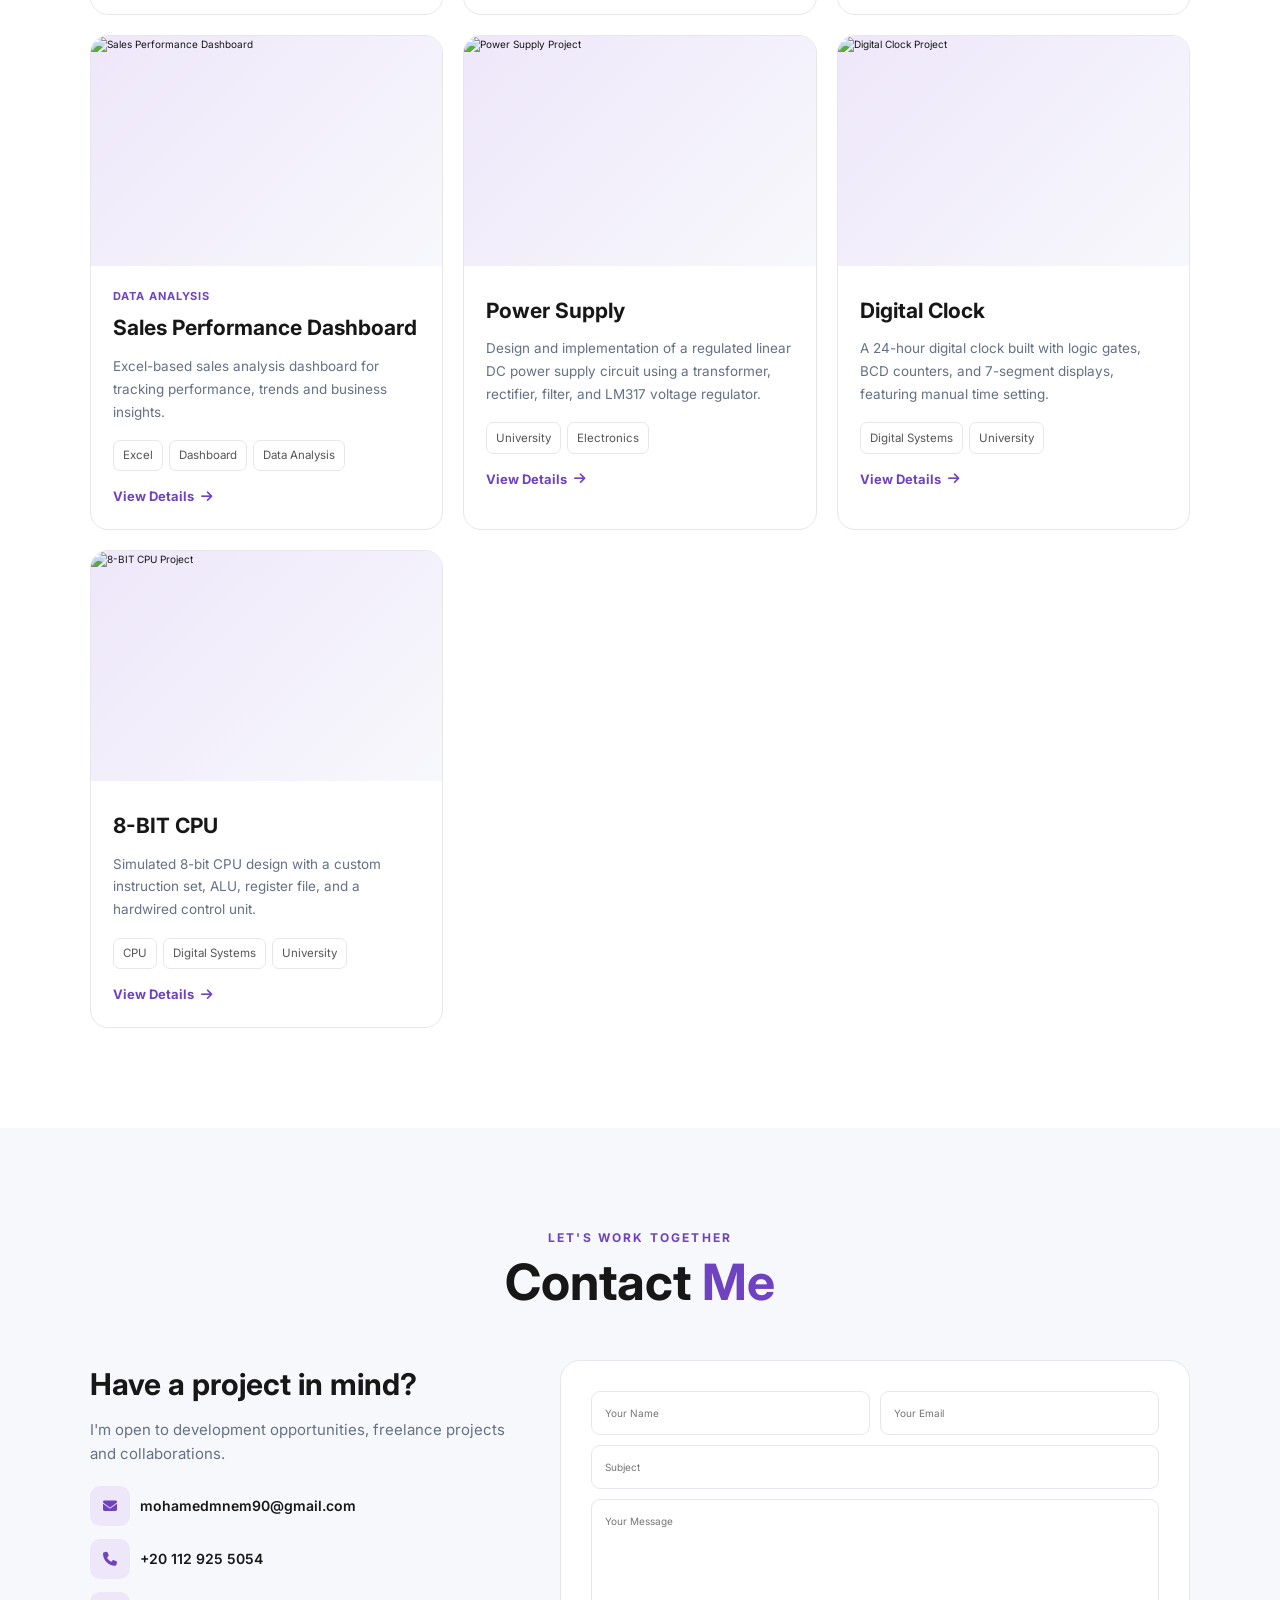
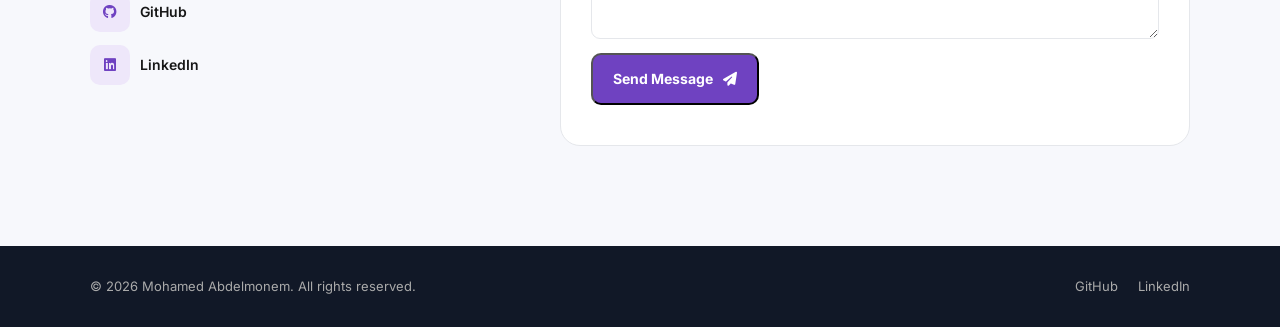
==== commit 2bd5af64: "ok" ====
--- a/index.html
+++ b/index.html
@@ -1,334 +1,1528 @@
 <!DOCTYPE html>
 <html lang="en">
+
 <head>
     <meta charset="UTF-8">
-    <meta name="viewport" content="width=device-width, initial-scale=1.0">
-    <title>Protfolio</title>
-    <link rel="stylesheet" href="css/style.css">
-    <link rel="stylesheet" href="css/all.css">
-    <link rel="stylesheet" href="css/all.min.css">
-    <!-- <link rel="stylesheet" href="css/bootstrap.min.css"> -->
+
+    <meta
+        name="viewport"
+        content="width=device-width, initial-scale=1.0"
+    >
+
+    <title>
+        Mohamed Abdelmonem | Full-Stack Developer
+    </title>
+
+    <meta
+        name="description"
+        content="Mohamed Abdelmonem - Frontend and Backend Developer specializing in modern web applications, APIs and software solutions."
+    >
+
+    <meta
+        name="author"
+        content="Mohamed Abdelmonem"
+    >
+
+    <link rel="preconnect" href="https://fonts.googleapis.com">
+
+    <link
+        href="https://fonts.googleapis.com/css2?family=Inter:wght@400;500;600;700;800&family=Rajdhani:wght@500;600;700&display=swap"
+        rel="stylesheet"
+    >
+
+    <link
+        rel="stylesheet"
+        href="css/all.min.css"
+    >
+
+    <link
+        rel="stylesheet"
+        href="css/style.css"
+    >
 </head>
+
+
 <body>
 
-    <section class="header section-reveal"  >
-
-
-        <div class="name">
-
-            <h1>Mohamed</h1>
+
+<!-- ======================================================
+     HEADER
+====================================================== -->
+
+<header class="header" id="header">
+
+    <a href="#home" class="logo">
+        Mohamed<span>.</span>
+    </a>
+
+
+    <nav class="nav" id="nav">
+
+        <a href="#home" class="nav-link active">
+            Home
+        </a>
+
+        <a href="#about" class="nav-link">
+            About
+        </a>
+
+        <a href="#skills" class="nav-link">
+            Skills
+        </a>
+
+        <a href="#education" class="nav-link">
+            Education
+        </a>
+
+        <a href="#services" class="nav-link">
+            Services
+        </a>
+
+        <a href="#projects" class="nav-link">
+            Projects
+        </a>
+
+        <a href="#contact" class="nav-link">
+            Contact
+        </a>
+
+    </nav>
+
+
+    <button
+        class="menu-btn"
+        id="menuBtn"
+        aria-label="Open menu"
+    >
+        <i class="fas fa-bars"></i>
+    </button>
+
+</header>
+
+
+
+<main>
+
+
+<!-- ======================================================
+     HERO
+====================================================== -->
+
+<section class="hero" id="home">
+
+
+    <div class="hero-content">
+
+        <p class="eyebrow">
+            Hello, I'm Mohamed Abdelmonem
+        </p>
+
+
+        <h1>
+            Frontend &
+            <span>
+                Backend Developer
+            </span>
+        </h1>
+
+
+        <h2>
+            <span id="typingText"></span>
+        </h2>
+
+
+        <p class="hero-description">
+
+            Computer Engineering graduate passionate about
+            building modern applications, responsive interfaces,
+            reliable backend systems and practical software
+            solutions.
+
+        </p>
+
+
+        <div class="hero-buttons">
+
+            <a
+                href="#projects"
+                class="btn primary-btn"
+            >
+                View Projects
+                <i class="fas fa-arrow-right"></i>
+            </a>
+
+
+            <a
+                href="cv.pdf"
+                class="btn secondary-btn"
+                download
+            >
+                Download CV
+                <i class="fas fa-download"></i>
+            </a>
+
         </div>
-        <div class="nav" id="nav">
-            <a class="nav-link active" id="homeLink" href="#home">Home</a>
-            <a class="nav-link" href="#about">About</a>
-            <a class="nav-link" href="#education">Education</a>
-            <a class="nav-link" href="#service">Service</a>
-            <a class="nav-link" href="#project">Projects</a>
-            <a class="nav-link" href="#contact">Contact</a>
+
+
+        <div class="social-links">
+
+            <a
+                href="https://github.com/Mohamedmnem11/"
+                target="_blank"
+                rel="noopener noreferrer"
+            >
+                <i class="fab fa-github"></i>
+            </a>
+
+
+            <a
+                href="https://www.linkedin.com/in/mohamedmnem"
+                target="_blank"
+                rel="noopener noreferrer"
+            >
+                <i class="fab fa-linkedin-in"></i>
+            </a>
+
+
+            <a
+                href="https://youtube.com/@mohamedmnem1191"
+                target="_blank"
+                rel="noopener noreferrer"
+            >
+                <i class="fab fa-youtube"></i>
+            </a>
+
         </div>
-        <!-- <div class="mainColor">
-
-            <input type="color" id="colorPicker" value="#7231ae">
-
-
-        </div> -->
-
-      
-        <div id="btn" class="fas fa-bars"></div>
-
-    </section>
-
-    <div id="home">
-        <section class="main section-reveal">
-            
-                <div class="content">
-                 <p>Hello,I'm Mohamed </p>
-                 <h3>
-                   
-                    <span id="typing-text"></span>
-                    <!-- <span class="typed" data-typed-items="Designer, Developer, Freelancer, Photographer"></span></p> -->
-  
-                    <!-- <span>F</span><span>r</span><span>o</span><span>n</span><span>t</span><span>-</span><span>E</span><span>n</span><span>d</span>
-                    <span>D</span><span>e</span><span>v</span><span>e</span><span>l</span><span>o</span><span>p</span><span>e</span><span>r</span> -->
-                 </h3>
-                 <p>I build life changing courses </p>
-                 <a href="cv.pdf" download="" >Download my Cv</a>
-                  
-         
-                 <div class="three">
-                 <a  href="http://www.linkedin.com/in/mohamed-mnem-"><i class="fab fa-linkedin -3x"></i></a>
-                <a href="https://github.com/Mohamedmnem11/"> <i class="fab fa-github -3x"></i></a>
-                <a href="https://www.facebook.com/profile.php?id=100026858467642&mibextid=ZbWKwL"> <i class="fab fa-facebook -3x"></i></a>
-                <a href="https://youtube.com/@mohamedmnem1191?si=2RnE5Apx9HEmz3Fg"> <i class="fab fa-youtube -3x"></i></a>
-                 </div>
+
+    </div>
+
+
+
+    <div class="hero-image">
+
+        <div class="image-ring">
+
+            <img
+                src="image/profile.jpg"
+                alt="Mohamed Abdelmonem"
+            >
+
+        </div>
+
+    </div>
+
+</section>
+
+
+
+<!-- ======================================================
+     ABOUT
+====================================================== -->
+
+<section class="section" id="about">
+
+    <div class="section-heading">
+
+        <p>
+            Get to know me
+        </p>
+
+        <h2>
+            About
+            <span>
+                Me
+            </span>
+        </h2>
+
+    </div>
+
+
+    <div class="about-grid">
+
+
+        <div class="about-image">
+
+            <img
+                src="image/profile.jpg"
+                alt="Mohamed Abdelmonem"
+                loading="lazy"
+            >
+
+        </div>
+
+
+
+        <div class="about-content">
+
+            <span class="badge">
+                Computer Engineering Graduate
+            </span>
+
+
+            <h3>
+                Building applications from
+                frontend to backend.
+            </h3>
+
+
+            <p>
+
+                I'm Mohamed Abdelmonem, a Computer Engineering
+                graduate focused on Frontend and Backend
+                Development.
+
+            </p>
+
+
+            <p>
+
+                I enjoy transforming ideas into practical
+                applications using modern technologies,
+                clean code and reliable architectures.
+
+            </p>
+
+
+            <div class="about-points">
+
+                <div>
+                    <i class="fas fa-check-circle"></i>
+                    Responsive Frontend Interfaces
                 </div>
 
-                <div class="image">
-                    <img src="image/٢٠٢٣٠٩١٣_١٩٣١٤٥.jpg" alt="">
+                <div>
+                    <i class="fas fa-check-circle"></i>
+                    Backend APIs & Business Logic
                 </div>
-         
-            
-        </section>
+
+                <div>
+                    <i class="fas fa-check-circle"></i>
+                    Database Integration
+                </div>
+
+                <div>
+                    <i class="fas fa-check-circle"></i>
+                    Team Collaboration
+                </div>
+
+            </div>
+
+        </div>
+
     </div>
 
-    <section id="about" class="about section-reveal">
-
-        <div class="image_about">
-            <img src="image/٢٠٢٣٠٩١٣_١٩٣١٤٥.jpg" alt="">
+</section>
+
+
+
+<!-- ======================================================
+     SKILLS
+====================================================== -->
+
+<section class="section skills-section" id="skills">
+
+    <div class="section-heading center">
+
+        <p>
+            My technical stack
+        </p>
+
+        <h2>
+            Technical
+            <span>
+                Skills
+            </span>
+        </h2>
+
+    </div>
+
+
+    <div class="skills-grid">
+
+
+        <!-- FRONTEND -->
+
+        <article class="skill-card">
+
+            <div class="skill-icon">
+                <i class="fas fa-code"></i>
+            </div>
+
+            <h3>
+                Frontend
+            </h3>
+
+            <div class="tags">
+
+                <span>HTML5</span>
+                <span>CSS3</span>
+                <span>JavaScript</span>
+                <span>TypeScript</span>
+                <span>React</span>
+                <span>Angular</span>
+                <span>Bootstrap</span>
+                <span>Tailwind CSS</span>
+
+            </div>
+
+        </article>
+
+
+
+        <!-- BACKEND -->
+
+        <article class="skill-card">
+
+            <div class="skill-icon">
+                <i class="fas fa-server"></i>
+            </div>
+
+            <h3>
+                Backend
+            </h3>
+
+            <div class="tags">
+
+                <span>Node.js</span>
+                <span>Express.js</span>
+                <span>REST API</span>
+                <span>JWT</span>
+                <span>WebSocket</span>
+                <span>Spring Boot</span>
+
+            </div>
+
+        </article>
+
+
+
+        <!-- DATABASE -->
+
+        <article class="skill-card">
+
+            <div class="skill-icon">
+                <i class="fas fa-database"></i>
+            </div>
+
+            <h3>
+                Database
+            </h3>
+
+            <div class="tags">
+
+                <span>MongoDB</span>
+                <span>PostgreSQL</span>
+                <span>SQL</span>
+
+            </div>
+
+        </article>
+
+
+
+        <!-- NETWORKING -->
+
+        <article class="skill-card">
+
+            <div class="skill-icon">
+                <i class="fas fa-network-wired"></i>
+            </div>
+
+            <h3>
+                Networking
+            </h3>
+
+            <div class="tags">
+
+                <span>CCNA</span>
+                <span>TCP/IP</span>
+                <span>Routing</span>
+                <span>Switching</span>
+                <span>Network Security</span>
+
+            </div>
+
+        </article>
+
+
+
+        <!-- TOOLS -->
+
+        <article class="skill-card">
+
+            <div class="skill-icon">
+                <i class="fas fa-toolbox"></i>
+            </div>
+
+            <h3>
+                Tools
+            </h3>
+
+            <div class="tags">
+
+                <span>Git</span>
+                <span>GitHub</span>
+                <span>Postman</span>
+                <span>VS Code</span>
+
+            </div>
+
+        </article>
+
+    </div>
+
+</section>
+
+
+
+<!-- ======================================================
+     EDUCATION
+====================================================== -->
+
+<section class="section" id="education">
+
+    <div class="section-heading center">
+
+        <p>
+            Academic background
+        </p>
+
+        <h2>
+            Education &
+            <span>
+                University
+            </span>
+        </h2>
+
+    </div>
+
+
+    <div class="education-card">
+
+
+        <div class="education-icon">
+
+            <i class="fas fa-graduation-cap"></i>
+
         </div>
 
-        <div class="content_about">
-
-            <h1>About <span>Me</span></h1>
-            <h2>Front-End Developer</h2>
+
+        <div>
+
+            <h3>
+                Computer Engineering
+            </h3>
+
+            <h4>
+                Benha University
+            </h4>
 
             <p>
-               I’m Mohamed Abdelmonem Mahmoud, a final-year Computer Engineering student at Shoubra Faculty of Engineering – Benha University.
-
-            I’m passionate about front-end development and building responsive, user-friendly web interfaces. I have hands-on experience with HTML, CSS, JavaScript, Bootstrap , angular and React.
-
-            I’ve completed multiple training programs, including the Digital Egypt Pioneers and IEEE Web Team, and I enjoy turning UI designs into functional websites. I’m constantly learning and looking forward to contributing to real-world projects.
-
+                Computer Engineering Department
             </p>
 
+            <span class="education-date">
+                2021 — 2026
+            </span>
+
         </div>
 
-    </section>
-    <section class="skill section-reveal">
-
-        <h2>My Skills</h2>
-
-        <div class="flex-skill">
-
-        <div class="container">
-            <div class="skill">
-                <span class="title">HTML</span>
-                <div class="bar">
-                    <span class="per">
-                        <span class="tool">100%</span>
-                    </span>
+
+    </div>
+
+</section>
+
+
+
+<!-- ======================================================
+     SERVICES
+====================================================== -->
+
+<section class="section" id="services">
+
+    <div class="section-heading center">
+
+        <p>
+            What I build
+        </p>
+
+        <h2>
+            My
+            <span>
+                Services
+            </span>
+        </h2>
+
+    </div>
+
+
+    <div class="services-grid">
+
+
+        <article class="service-card">
+
+            <i class="fas fa-laptop-code"></i>
+
+            <h3>
+                Frontend Development
+            </h3>
+
+            <p>
+
+                Modern, responsive and interactive
+                user interfaces using modern frontend
+                technologies.
+
+            </p>
+
+        </article>
+
+
+
+        <article class="service-card">
+
+            <i class="fas fa-server"></i>
+
+            <h3>
+                Backend Development
+            </h3>
+
+            <p>
+
+                REST APIs, authentication, business
+                logic, databases and reliable backend
+                architectures.
+
+            </p>
+
+        </article>
+
+
+
+        <article class="service-card">
+
+            <i class="fas fa-layer-group"></i>
+
+            <h3>
+                Full-Stack Development
+            </h3>
+
+            <p>
+
+                Complete applications connecting
+                frontend interfaces with backend
+                services and databases.
+
+            </p>
+
+        </article>
+
+    </div>
+
+</section>
+
+
+
+<!-- ======================================================
+     PROJECTS
+====================================================== -->
+
+<section class="section projects-section" id="projects">
+
+    <div class="section-heading center">
+
+        <p>
+            My selected work
+        </p>
+
+        <h2>
+            Featured
+            <span>
+                Projects
+            </span>
+        </h2>
+
+    </div>
+
+
+
+    <!-- FILTERS -->
+
+    <div class="project-filters">
+
+        <button
+            class="filter-btn active"
+            data-filter="all"
+        >
+            All
+        </button>
+
+
+        <button
+            class="filter-btn"
+            data-filter="frontend"
+        >
+            Frontend
+        </button>
+
+
+        <button
+            class="filter-btn"
+            data-filter="backend"
+        >
+            Backend
+        </button>
+
+
+        <button
+            class="filter-btn"
+            data-filter="university"
+        >
+            University
+        </button>
+
+
+        <button
+            class="filter-btn"
+            data-filter="excel"
+        >
+            Excel
+        </button>
+
+    </div>
+
+
+
+    <div class="projects-grid" id="projectsGrid">
+
+
+
+        <!-- ==================================================
+             QURAN TECH
+        ================================================== -->
+
+        <article
+            class="project-card"
+            data-category="frontend university"
+        >
+
+            <div class="project-image">
+
+                <img
+                    src="image/quran-tech.png"
+                    alt="Quran Tech"
+                    loading="lazy"
+                >
+
+                <span class="project-type">
+                    Frontend
+                </span>
+
+            </div>
+
+
+            <div class="project-content">
+
+                <span class="project-label">
+                    Graduation Project
+                </span>
+
+
+                <h3>
+                    Quran Tech
+                </h3>
+
+
+                <p>
+
+                    Interactive Quran learning platform
+                    developed as a team graduation project
+                    and selected among the Top 12 projects
+                    at Benha University.
+
+                </p>
+
+
+                <div class="project-tags">
+
+                    <span>React</span>
+                    <span>Frontend</span>
+                    <span>UI/UX</span>
+                    <span>TypeScript</span>
+                    <span>shadcn</span>
+                    <span>Tailwind CSS</span>
+
                 </div>
-            </div>
-    
-        
-                    <div class="skill">
-                        <span class="title">CSS</span>
-                        <div class="bar">
-                            <span class="per Css">
-                                <span class="tool">90%</span>
-                            </span>
-                        </div>
-                    </div>
-                  
-                   
-                        <div class="skill">
-                            <span class="title">JAVASCRIPT</span>
-                            <div class="bar">
-                                <span class="per Js">
-                                    <span class="tool">80%</span>
-                                </span>
-                            </div>
-                        </div>
-    
-                        
-                            <div class="skill">
-                                <span class="title">bootstrap</span>
-                                <div class="bar">
-                                    <span class="per boot">
-                                        <span class="tool">80%</span>
-                                    </span>
-                                </div>
-                            </div> 
-                            
-                            
-                            
-            <div class="skill">
-                <span class="title">React js</span>
-                <div class="bar">
-                    <span class="per React">
-                        <span class="tool">60%</span>
-                    </span>
+
+
+                <a
+                    href="project-details.html?project=quran-tech"
+                    class="project-link"
+                >
+                    View Details
+                    <i class="fas fa-arrow-right"></i>
+                </a>
+
+            </div>
+
+        </article>
+
+
+
+        <!-- ==================================================
+             ROADX
+        ================================================== -->
+
+        <article
+            class="project-card"
+            data-category="backend"
+        >
+
+            <div class="project-image">
+
+                <img
+                    src="image/roadx.jpeg"
+                    alt="RoadX"
+                    loading="lazy"
+                >
+
+                <span class="project-type">
+                    Backend
+                </span>
+
+            </div>
+
+
+            <div class="project-content">
+
+                <span class="project-label">
+                    Real-World Application
+                </span>
+
+
+                <h3>
+                    RoadX
+                </h3>
+
+
+                <p>
+
+                    Smart driving application combining
+                    dashcam recording, roadside assistance
+                    and driver monitoring.
+
+                </p>
+
+
+                <div class="project-tags">
+
+                    <span>Backend</span>
+                    <span>API</span>
+                    <span>Database</span>
+                    <span>Payment Integration</span>
+
                 </div>
-            </div>
-
-          </div>
-    
-
-          <div class="image-skill">
-
-            <img src="image/work3.jpg" alt="">
-
-          </div>
+
+
+                <a
+                    href="project-details.html?project=roadx"
+                    class="project-link"
+                >
+                    View Details
+                    <i class="fas fa-arrow-right"></i>
+                </a>
+
+            </div>
+
+        </article>
+
+
+
+        <!-- ==================================================
+             BAKERY
+        ================================================== -->
+
+        <article
+            class="project-card"
+            data-category="frontend"
+        >
+
+            <div class="project-image">
+
+                <img
+                    src="image/bakery.png"
+                    alt="Bakery Website"
+                    loading="lazy"
+                >
+
+                <span class="project-type">
+                    Frontend
+                </span>
+
+            </div>
+
+
+            <div class="project-content">
+
+                <h3>
+                    Bakery Website
+                </h3>
+
+
+                <p>
+
+                    Responsive bakery website with a clean
+                    visual interface and modern layout.
+
+                </p>
+
+
+                <div class="project-tags">
+
+                    <span>HTML</span>
+                    <span>CSS</span>
+                    <span>JavaScript</span>
+
+                </div>
+
+
+                <a
+                    href="project-details.html?project=bakery"
+                    class="project-link"
+                >
+                    View Details
+                    <i class="fas fa-arrow-right"></i>
+                </a>
+
+            </div>
+
+        </article>
+
+
+
+        <!-- ==================================================
+             TRAVEL
+        ================================================== -->
+
+        <article
+            class="project-card"
+            data-category="frontend"
+        >
+
+            <div class="project-image">
+
+                <img
+                    src="image/travel.jpg"
+                    alt="Travel Website"
+                    loading="lazy"
+                >
+
+                <span class="project-type">
+                    Frontend
+                </span>
+
+            </div>
+
+
+            <div class="project-content">
+
+                <h3>
+                    Travel Website
+                </h3>
+
+
+                <p>
+
+                    Responsive travel website focused on
+                    modern layouts and visual presentation.
+
+                </p>
+
+
+                <div class="project-tags">
+
+                    <span>HTML</span>
+                    <span>CSS</span>
+                    <span>JavaScript</span>
+
+                </div>
+
+
+                <a
+                    href="project-details.html?project=travel"
+                    class="project-link"
+                >
+                    View Details
+                    <i class="fas fa-arrow-right"></i>
+                </a>
+
+            </div>
+
+        </article>
+
+
+
+        <!-- ==================================================
+             FACEBOOK
+        ================================================== -->
+
+        <article
+            class="project-card"
+            data-category="frontend"
+        >
+
+            <div class="project-image">
+
+                <img
+                    src="image/facebook.jpg"
+                    alt="Facebook Clone"
+                    loading="lazy"
+                >
+
+                <span class="project-type">
+                    Frontend
+                </span>
+
+            </div>
+
+
+            <div class="project-content">
+
+                <h3>
+                    Facebook Clone
+                </h3>
+
+
+                <p>
+
+                    Social-media-inspired interface created
+                    to practice responsive layouts and UI
+                    development.
+
+                </p>
+
+
+                <div class="project-tags">
+
+                    <span>HTML</span>
+                    <span>CSS</span>
+                    <span>JavaScript</span>
+
+                </div>
+
+
+                <a
+                    href="project-details.html?project=facebook"
+                    class="project-link"
+                >
+                    View Details
+                    <i class="fas fa-arrow-right"></i>
+                </a>
+
+            </div>
+
+        </article>
+
+
+
+        <!-- ==================================================
+             RECIPE
+        ================================================== -->
+
+        <article
+            class="project-card"
+            data-category="frontend"
+        >
+
+            <div class="project-image">
+
+                <img
+                    src="image/recipe.png"
+                    alt="Recipe Website"
+                    loading="lazy"
+                >
+
+                <span class="project-type">
+                    Frontend
+                </span>
+
+            </div>
+
+
+            <div class="project-content">
+
+                <h3>
+                    Recipe Website
+                </h3>
+
+
+                <p>
+
+                    Responsive recipe website focused on
+                    clear content presentation and usability.
+
+                </p>
+
+
+                <div class="project-tags">
+
+                    <span>HTML</span>
+                    <span>CSS</span>
+                    <span>JavaScript</span>
+                    <span>API Integration</span>
+                    <span>Bootstrap</span>
+
+                </div>
+
+
+                <a
+                    href="project-details.html?project=recipe"
+                    class="project-link"
+                >
+                    View Details
+                    <i class="fas fa-arrow-right"></i>
+                </a>
+
+            </div>
+
+        </article>
+
+
+
+        <!-- ==================================================
+             EXCEL SALES
+        ================================================== -->
+
+        <article
+            class="project-card"
+            data-category="excel"
+        >
+
+            <div class="project-image project-placeholder">
+
+                  <img
+                    src="image/excel-sales.png"
+                    alt="Sales Performance Dashboard"
+                    loading="lazy"
+                >
+
+            </div>
+
+
+            <div class="project-content">
+
+                <span class="project-label">
+                    Data Analysis
+                </span>
+
+
+                <h3>
+                    Sales Performance Dashboard
+                </h3>
+
+
+                <p>
+
+                    Excel-based sales analysis dashboard
+                    for tracking performance, trends and
+                    business insights.
+
+                </p>
+
+
+                <div class="project-tags">
+
+                    <span>Excel</span>
+                    <span>Dashboard</span>
+                    <span>Data Analysis</span>
+
+                </div>
+
+
+                <a
+                    href="project-details.html?project=excel-sales"
+                    class="project-link"
+                >
+                    View Details
+                    <i class="fas fa-arrow-right"></i>
+                </a>
+
+            </div>
+
+        </article>
+
+
+
+        <!-- ==================================================
+             POWER SUPPLY
+        ================================================== -->
+
+        <article
+            class="project-card"
+            data-category="university"
+        >
+
+            <div class="project-image project-placeholder">
+
+                  <img
+                    src="image/power-supply.png"
+                    alt="Power Supply Project"
+                    loading="lazy"
+                >
+
+            </div>
+
+
+            <div class="project-content">
+
+                <h3>
+                    Power Supply
+                </h3>
+
+
+                <p>
+
+                    Design and implementation of a regulated linear DC power supply circuit using a transformer, rectifier, filter, and LM317 voltage regulator.
+
+                </p>
+
+
+                <div class="project-tags">
+
+                    <span>University</span>
+                    <span>Electronics</span>
+
+                </div>
+
+
+                <a
+                    href="project-details.html?project=power-supply"
+                    class="project-link"
+                >
+                    View Details
+                    <i class="fas fa-arrow-right"></i>
+                </a>
+
+            </div>
+
+        </article>
+
+
+
+        <!-- ==================================================
+             DIGITAL CLOCK
+        ================================================== -->
+
+        <article
+            class="project-card"
+            data-category="university"
+        >
+
+            <div class="project-image project-placeholder">
+
+                  <img
+                    src="image/digital-clock.png"
+                    alt="Digital Clock Project"
+                    loading="lazy"
+                >
+
+            </div>
+
+
+            <div class="project-content">
+
+                <h3>
+                    Digital Clock
+                </h3>
+
+
+                <p>
+
+                    A 24-hour digital clock built with logic gates, BCD counters, and 7-segment displays, featuring manual time setting.
+
+                </p>
+
+
+                <div class="project-tags">
+
+                    <span>Digital Systems</span>
+                    <span>University</span>
+
+                </div>
+
+
+                <a
+                    href="project-details.html?project=digital-clock"
+                    class="project-link"
+                >
+                    View Details
+                    <i class="fas fa-arrow-right"></i>
+                </a>
+
+            </div>
+
+        </article>
+
+
+
+        <!-- ==================================================
+             8-BIT CPU
+        ================================================== -->
+
+        <article
+            class="project-card"
+            data-category="university"
+        >
+
+            <div class="project-image project-placeholder">
+
+                <img
+                    src="image/bit-cpu.png"
+                    alt="8-BIT CPU Project"
+                    loading="lazy"
+                >
+
+            </div>
+
+
+            <div class="project-content">
+
+                <h3>
+                    8-BIT CPU
+                </h3>
+
+
+                <p>
+
+                    Simulated 8-bit CPU design with a custom instruction set, ALU, register file, and a hardwired control unit.
+
+                </p>
+
+
+                <div class="project-tags">
+
+                    <span>CPU</span>
+                    <span>Digital Systems</span>
+                    <span>University</span>
+
+                </div>
+
+
+                <a
+                    href="project-details.html?project=8bit-cpu"
+                    class="project-link"
+                >
+                    View Details
+                    <i class="fas fa-arrow-right"></i>
+                </a>
+
+            </div>
+
+        </article>
+
+
+    </div>
+
+</section>
+
+
+
+<!-- ======================================================
+     CONTACT
+====================================================== -->
+
+<section class="section contact-section" id="contact">
+
+    <div class="section-heading center">
+
+        <p>
+            Let's work together
+        </p>
+
+        <h2>
+            Contact
+            <span>
+                Me
+            </span>
+        </h2>
+
+    </div>
+
+
+    <div class="contact-grid">
+
+
+        <div class="contact-info">
+
+            <h3>
+                Have a project in mind?
+            </h3>
+
+
+            <p>
+
+                I'm open to development opportunities,
+                freelance projects and collaborations.
+
+            </p>
+
+
+            <a href="mailto:mohamedmnem90@gmail.com">
+
+                <i class="fas fa-envelope"></i>
+
+                mohamedmnem90@gmail.com
+
+            </a>
+
+
+            <a href="tel:+201129255054">
+
+                <i class="fas fa-phone"></i>
+
+                +20 112 925 5054
+
+            </a>
+
+
+            <a
+                href="https://github.com/Mohamedmnem11/"
+                target="_blank"
+                rel="noopener noreferrer"
+            >
+
+                <i class="fab fa-github"></i>
+
+                GitHub
+
+            </a>
+
+
+            <a
+                href="https://www.linkedin.com/in/mohamed-mnem"
+                target="_blank"
+                rel="noopener noreferrer"
+            >
+
+                <i class="fab fa-linkedin"></i>
+
+                LinkedIn
+
+            </a>
+
         </div>
 
-    </section>
-    
-
-    <section id="education" class="education section-reveal">
-
-    <h1>My <span>Education</span></h1>
-
-    <div class="edu-container">
-
-        <div class="edu-box">
-            <h3>Bachelor of Computer Engineering</h3>
-            <h4>Benha University – Shoubra Faculty of Engineering</h4>
-            <span class="year">2021 – 2026</span>
-            <p>
-                Final-year student specializing in Computer Engineering with strong skills in
-                front-end development, software engineering, and problem solving.
-            </p>
-        </div>
-
-        <div class="edu-box">
-            <h3>DEPI Program – Web Development Track</h3>
-            <h4>Digital Egypt Pioneers Initiative</h4>
-            <span class="year">2024</span>
-            <p>
-                Completed front-end training including HTML, CSS, JS, Bootstrap, and Angular.
-            </p>
-        </div>
-
-        <div class="edu-box">
-            <h3>IEEE Web Training</h3>
-            <h4>IEEE Benha Student Branch</h4>
-            <span class="year">2025</span>
-            <p>
-                Practical training on teamwork, building UI, and converting designs to websites.
-            </p>
-        </div>
+
+
+        <form class="contact-form" id="contactForm">
+
+            <div class="form-row">
+
+                <input
+                    type="text"
+                    name="name"
+                    placeholder="Your Name"
+                    required
+                >
+
+                <input
+                    type="email"
+                    name="email"
+                    placeholder="Your Email"
+                    required
+                >
+
+            </div>
+
+
+            <input
+                type="text"
+                name="subject"
+                placeholder="Subject"
+                required
+            >
+
+
+            <textarea
+                name="message"
+                rows="7"
+                placeholder="Your Message"
+                required
+            ></textarea>
+
+
+            <button
+                type="submit"
+                class="btn primary-btn"
+            >
+
+                Send Message
+
+                <i class="fas fa-paper-plane"></i>
+
+            </button>
+
+
+            <p
+                id="formMessage"
+                class="form-message"
+            ></p>
+
+        </form>
 
     </div>
 
 </section>
 
 
-
-    <section class="service section-reveal" id="service">
-
-        
-            <h1>My <span>Services</span></h1>
-    
-            <div class="four">
-                <div>
-                    <i class="fa-solid fa-pen-ruler"></i>
-                    <h3>Web Design</h3>
-                   <p>Responsive Design: Ensures that websites are accessible and functional across various devices and screen sizes.</p>
-                </div>
-                <div>
-                    <i class="fa-solid fa-rocket"></i>
-                    <h3>Fast Performance</h3>
-                    <p>Optimized Loading Times: Reducing file sizes, minifying CSS and JavaScript, and utilizing lazy loading for images and resources.</p>
-                </div>
-                <div>
-                    <i class="fa-solid fa-code"></i>
-                    <h3>Clean Code</h3>
-                   <p>Modular Code: Writing reusable components, making the codebase easy to maintain and scale and improves accessibility and SEO.</p>
-                </div>
-    
-            </div>
-    
-        </section>
-
-
-        <section id="project" class="project section-reveal">
-
-            <h1>My <span>Projects</span></h1>
-
-
-            <div class="pro">
-                <div class="A">
-                    <img src="image/bakery.png" alt="loading..." >
-                    
-            
-                    <div class="a">
-                        <span>Bakery Project</span>
-                        <a target="_blank" href="https://mohamedmnem11.github.io/Baker/"><i class="fa fa-link"></i></a>
-                    </div>
-                </div>
-    
-    
-              
-    
-                <div class="A">
-                    <img src="image/117.jpg" alt="loading...">
-                    
-                
-                    <div class="a">
-                            
-                    <span>TRAVELS PROJECT </span>
-                    <a target="_blank" href="https://mohamedmnem11.github.io/T_PRo/"><i class="fa fa-link"></i></a>
-                    </div>
-                </div>
-    
-                <div class="A">
-                    <img src="image/174793612-ebef3369-3427-4ea0-91af-1765c8be74ce.jpg" alt="loading...">
-                  
-                    <div class="a">
-                        <span>FaceBook Clone </span>
-                    <a target="_blank" href="https://mohamedmnem11.github.io/FaceBook/"><i class="fa fa-link"></i></a>
-                    </div>
-                    
-                </div>
-
-                <div class="A">
-                    <img src="image/Screenshot 2025-07-14 075621.png" alt="loading..." >
-                    
-            
-                    <div class="a">
-                        <span>Recipe Website</span>
-                        <a target="_blank" href="https://mohamedmnem11.github.io/RecipeRest/"><i class="fa fa-link"></i></a>
-                    </div>
-                </div>
-    
-              
-            </div>
-        </section>
-
-
-        
-    <section id="contact" class="contact section-reveal">
-        <div class="contanier">
-            <div class="sec-top">
-                <h1>Contact <span>Me</span></h1>
-            </div>
-
-            
-   
-
-            <div class="contact-icons">
-                <h2><i class="fab fa-whatsapp   i-green"></i>  <a href="tel:+201129255054"> +201129255054</a> </h2>
-                <h2><i class="fas fa-envelope   i-blue"></i>  <a href="mailto:mohamedmnem90@gmail.com"> mohamedmnem90@gmail.com</a> </h2>
-            </div>
-
-
-            <form action="">
-                <input type="text" placeholder="First Name" required>
-                <input type="text" placeholder="Last Name" required>
-                <input type="number" placeholder="Phone Number" required>
-                <input type="email" placeholder="Email Address" required>
-                <textarea name="" id="" cols="30" rows="10" placeholder="Your Message" required></textarea>
-                <input type="submit" class="btn" value="submit">
-            </form>
-        </div>
-    </section>
-
-    <section class="footer ">
-        <div class="foot">
-            <span class="a">Copyrights&copy;</span>
-            <span class="b" >  Mohamed Abdelmonem </span>
-        </div>
-        <div class="icons">
-        
-            <a href="http://www.linkedin.com/in/mohamed-mnem-"><i class="fab fa-linkedin -3x"></i></a>
-            <a href="https://github.com/Mohamedmnem11/"> <i class="fab fa-github -3x"></i></a>
-            <a href="https://www.facebook.com/profile.php?id=100026858467642&mibextid=ZbWKwL"> <i class="fab fa-facebook -3x"></i></a>
-            <a href="https://youtube.com/@mohamedmnem1191?si=2RnE5Apx9HEmz3Fg"> <i class="fab fa-youtube -3x"></i></a>
-        </div>
-
-    </section>
-
-    <script src="js/bootstrap.bundle.min.js"></script>
-    <script src="js/script.js"></script>
+</main>
+
+
+
+<!-- ======================================================
+     FOOTER
+====================================================== -->
+
+<footer class="footer">
+
+    <p>
+
+        ©
+        <span id="year"></span>
+
+        Mohamed Abdelmonem.
+        All rights reserved.
+
+    </p>
+
+
+    <div class="footer-links">
+
+        <a
+            href="https://github.com/Mohamedmnem11/"
+            target="_blank"
+            rel="noopener noreferrer"
+        >
+            GitHub
+        </a>
+
+
+        <a
+            href="https://www.linkedin.com/in/mohamedmnem"
+            target="_blank"
+            rel="noopener noreferrer"
+        >
+            LinkedIn
+        </a>
+
+    </div>
+
+</footer>
+
+
+
+<script src="js/script.js"></script>
+
 </body>
+
 </html>
--- a/css/style.css
+++ b/css/style.css
@@ -1,740 +1,1913 @@
-@import url('https://fonts.googleapis.com/css2?family=Dosis:wght@300;400;500;600;700;800&family=Rajdhani:wght@300;400;500;600;700&family=Rubik:wght@300;400;500;600;700&display=swap');
-
-*{
+/* ======================================================
+   RESET
+====================================================== */
+
+* {
+    margin: 0;
     padding: 0;
-    margin: 0;
     box-sizing: border-box;
+}
+
+
+html {
+    font-size: 62.5%;
+    scroll-behavior: smooth;
+}
+
+
+body {
+    font-family: "Inter", sans-serif;
+    background: #f7f8fc;
+    color: #171717;
+    line-height: 1.6;
+}
+
+
+a {
     text-decoration: none;
-    font-family: 'Rubik', sans-serif;
-}
-
-:root{
-    --main-color: rgb(114, 49, 174);
-    --black: black;
-    --light-bg:#eee;
-    --border:.1rem solid var(--tomato);
-}
-html{
-    font-size: 65%;
-    scroll-behavior: smooth;
-}
-section{
-    padding: 2rem 10rem;
-    scroll-margin-top:  100;
-
-}
-
-.header{
+    color: inherit;
+}
+
+
+button,
+input,
+textarea {
+    font: inherit;
+}
+
+
+img {
+    max-width: 100%;
+    display: block;
+}
+
+
+/* ======================================================
+   VARIABLES
+====================================================== */
+
+:root {
+
+    --primary: #6f42c1;
+
+    --primary-dark: #55309b;
+
+    --text: #171717;
+
+    --muted: #667085;
+
+    --white: #ffffff;
+
+    --border: #e5e7eb;
+
+    --surface: #ffffff;
+
+    --background: #f7f8fc;
+
+    --shadow:
+        0 20px 50px rgba(15, 23, 42, .08);
+
+}
+
+
+
+/* ======================================================
+   HEADER
+====================================================== */
+
+.header {
+
+    position: fixed;
+
+    top: 0;
+
+    left: 0;
+
+    right: 0;
+
+    z-index: 1000;
+
+    height: 80px;
+
     display: flex;
+
+    align-items: center;
+
     justify-content: space-between;
+
+    padding: 0 7%;
+
+    background: rgba(255,255,255,.88);
+
+    backdrop-filter: blur(16px);
+
+    border-bottom:
+        1px solid rgba(229,231,235,.7);
+
+    transition: .3s;
+
+}
+
+
+.header.scrolled {
+
+    box-shadow:
+        0 10px 30px rgba(0,0,0,.06);
+
+}
+
+
+.logo {
+
+    font-size: 2.5rem;
+
+    font-weight: 800;
+
+}
+
+
+.logo span {
+
+    color: var(--primary);
+
+}
+
+
+.nav {
+
+    display: flex;
+
     align-items: center;
-    background-color: white;
-    position: sticky;
-    top: 0;
-    z-index: 100;
-    box-shadow: 1px 1px 0 rgb(0,0,0,0.1) ;
-}
-#typing-text {
-  border-right: 2px solid #333;
-  white-space: nowrap;
-  overflow: hidden;
-  display: inline-block;
-  animation: blink 0.7s step-end infinite;
-}
-
-@keyframes blink {
-  50% {
-    border-color: transparent;
-  }
-}
-
-.section-reveal {
-  opacity: 0;
-  transform: translateX(-50px);
-  transition: all 0.8s ease-out;
-}
-
-.section-reveal.revealed {
-  opacity: 1; 
-  transform: translateY(0);
-}
-
-
-
-
-
-.header .name h1{
+
+    gap: 3rem;
+
+}
+
+
+.nav-link {
+
+    font-size: 1.4rem;
+
+    font-weight: 600;
+
+    color: #667085;
+
+    transition: .25s;
+
+}
+
+
+.nav-link:hover,
+.nav-link.active {
+
+    color: var(--primary);
+
+}
+
+
+.menu-btn {
+
+    display: none;
+
+    border: none;
+
+    background: transparent;
+
+    font-size: 2.2rem;
+
+    cursor: pointer;
+
+}
+
+
+
+/* ======================================================
+   GENERAL
+====================================================== */
+
+.section {
+
+    padding:
+        10rem 7%;
+
+}
+
+
+.section-heading {
+
+    margin-bottom: 5rem;
+
+}
+
+
+.section-heading.center {
+
+    text-align: center;
+
+}
+
+
+.section-heading p {
+
+    color: var(--primary);
+
+    text-transform: uppercase;
+
+    letter-spacing: .18em;
+
+    font-size: 1.2rem;
+
+    font-weight: 700;
+
+    margin-bottom: .8rem;
+
+}
+
+
+.section-heading h2 {
+
+    font-size: clamp(
+        3.5rem,
+        5vw,
+        5rem
+    );
+
+    line-height: 1.1;
+
+}
+
+
+.section-heading h2 span {
+
+    color: var(--primary);
+
+}
+
+
+.eyebrow {
+
+    color: var(--primary);
+
+    font-size: 1.3rem;
+
+    font-weight: 700;
+
+    text-transform: uppercase;
+
+    letter-spacing: .16em;
+
+}
+
+
+
+/* ======================================================
+   BUTTONS
+====================================================== */
+
+.btn {
+
+    display: inline-flex;
+
+    align-items: center;
+
+    justify-content: center;
+
+    gap: 1rem;
+
+    padding: 1.3rem 2rem;
+
+    border-radius: 10px;
+
+    font-size: 1.4rem;
+
+    font-weight: 700;
+
+    transition: .25s;
+
+}
+
+
+.primary-btn {
+
+    color: white;
+
+    background: var(--primary);
+
+}
+
+
+.primary-btn:hover {
+
+    background: var(--primary-dark);
+
+    transform: translateY(-2px);
+
+}
+
+
+.secondary-btn {
+
+    color: var(--text);
+
+    background: white;
+
+    border: 1px solid var(--border);
+
+}
+
+
+.secondary-btn:hover {
+
+    border-color: var(--primary);
+
+    color: var(--primary);
+
+}
+
+
+
+/* ======================================================
+   HERO
+====================================================== */
+
+.hero {
+
+    min-height: 100vh;
+
+    display: grid;
+
+    grid-template-columns:
+        1.15fr .85fr;
+
+    align-items: center;
+
+    gap: 7rem;
+
+    padding:
+        12rem 7% 7rem;
+
+}
+
+
+.hero-content h1 {
+
+    font-size: clamp(
+        4.5rem,
+        7vw,
+        8rem
+    );
+
+    line-height: 1;
+
+    margin:
+        1.5rem 0;
+
+    letter-spacing: -.05em;
+
+}
+
+
+.hero-content h1 span {
+
+    display: block;
+
+    color: var(--primary);
+
+}
+
+
+.hero-content h2 {
+
+    font-size: 2rem;
+
+    color: var(--muted);
+
+    min-height: 3rem;
+
+}
+
+
+.hero-description {
+
+    max-width: 700px;
+
+    color: var(--muted);
+
+    font-size: 1.6rem;
+
+    line-height: 1.8;
+
+    margin:
+        2rem 0 3rem;
+
+}
+
+
+.hero-buttons {
+
+    display: flex;
+
+    flex-wrap: wrap;
+
+    gap: 1rem;
+
+}
+
+
+.social-links {
+
+    display: flex;
+
+    gap: 1rem;
+
+    margin-top: 3rem;
+
+}
+
+
+.social-links a {
+
+    width: 42px;
+
+    height: 42px;
+
+    display: grid;
+
+    place-items: center;
+
+    border-radius: 50%;
+
+    background: white;
+
+    border: 1px solid var(--border);
+
+    color: var(--muted);
+
+    transition: .25s;
+
+}
+
+
+.social-links a:hover {
+
+    color: white;
+
+    background: var(--primary);
+
+    border-color: var(--primary);
+
+    transform: translateY(-3px);
+
+}
+
+
+.hero-image {
+
+    display: flex;
+
+    justify-content: center;
+
+}
+
+
+.image-ring {
+
+    width: min(400px, 80vw);
+
+    height: min(400px, 80vw);
+
+    padding: 12px;
+
+    border-radius: 50%;
+
+    background:
+        linear-gradient(
+            135deg,
+            var(--primary),
+            #b69ae8
+        );
+
+}
+
+
+.image-ring img {
+
+    width: 100%;
+
+    height: 100%;
+
+    object-fit: cover;
+
+    border-radius: 50%;
+
+    border: 8px solid white;
+
+}
+
+
+
+/* ======================================================
+   ABOUT
+====================================================== */
+
+.about-grid {
+
+    display: grid;
+
+    grid-template-columns:
+        .75fr 1.25fr;
+
+    align-items: center;
+
+    gap: 7rem;
+
+}
+
+
+.about-image img {
+
+    width: 100%;
+
+    max-width: 450px;
+
+    margin: auto;
+
+    border-radius: 24px;
+
+    box-shadow: var(--shadow);
+
+}
+
+
+.badge {
+
+    display: inline-block;
+
+    padding: .7rem 1rem;
+
+    border-radius: 50px;
+
+    background: #eee7fa;
+
+    color: var(--primary);
+
+    font-size: 1.2rem;
+
+    font-weight: 700;
+
+}
+
+
+.about-content h3 {
+
     font-size: 3rem;
-    color: var(--main-color)
-}
-.header .nav a{
-    font-size: 1.8rem;
-    padding-right: 1rem;
-    color: var(--black);
-}
-.header #btn{
-    display: none;
+
+    line-height: 1.25;
+
+    margin: 1.5rem 0;
+
+}
+
+
+.about-content p {
+
+    color: var(--muted);
+
+    font-size: 1.5rem;
+
+    margin-bottom: 1.5rem;
+
+}
+
+
+.about-points {
+
+    display: grid;
+
+    grid-template-columns: 1fr 1fr;
+
+    gap: 1rem;
+
+    margin-top: 2.5rem;
+
+}
+
+
+.about-points div {
+
+    display: flex;
+
+    align-items: center;
+
+    gap: .8rem;
+
+    font-size: 1.3rem;
+
+    font-weight: 600;
+
+}
+
+
+.about-points i {
+
+    color: var(--primary);
+
+}
+
+
+
+/* ======================================================
+   SKILLS
+====================================================== */
+
+.skills-section {
+
+    background: white;
+
+}
+
+
+.skills-grid {
+
+    display: grid;
+
+    grid-template-columns:
+        repeat(3, 1fr);
+
+    gap: 2rem;
+
+}
+
+
+.skill-card {
+
+    padding: 2.5rem;
+
+    background: var(--background);
+
+    border: 1px solid var(--border);
+
+    border-radius: 18px;
+
+    transition: .3s;
+
+}
+
+
+.skill-card:hover {
+
+    transform: translateY(-6px);
+
+    box-shadow: var(--shadow);
+
+}
+
+
+.skill-icon {
+
+    width: 50px;
+
+    height: 50px;
+
+    display: grid;
+
+    place-items: center;
+
+    border-radius: 12px;
+
+    background: #eee7fa;
+
+    color: var(--primary);
+
     font-size: 2rem;
+
+    margin-bottom: 1.5rem;
+
+}
+
+
+.skill-card h3 {
+
+    font-size: 2rem;
+
+    margin-bottom: 1.5rem;
+
+}
+
+
+.tags {
+
+    display: flex;
+
+    flex-wrap: wrap;
+
+    gap: .7rem;
+
+}
+
+
+.tags span,
+.project-tags span,
+.tech-list span {
+
+    padding: .55rem .9rem;
+
+    border-radius: 7px;
+
+    background: white;
+
+    border: 1px solid var(--border);
+
+    font-size: 1.15rem;
+
+    color: #555;
+
+}
+
+
+
+/* ======================================================
+   EDUCATION
+====================================================== */
+
+.education-card {
+
+    max-width: 850px;
+
+    margin: auto;
+
+    display: flex;
+
+    align-items: center;
+
+    gap: 2rem;
+
+    padding: 3rem;
+
+    background: white;
+
+    border: 1px solid var(--border);
+
+    border-radius: 20px;
+
+    box-shadow: var(--shadow);
+
+}
+
+
+.education-icon {
+
+    width: 70px;
+
+    height: 70px;
+
+    flex-shrink: 0;
+
+    display: grid;
+
+    place-items: center;
+
+    border-radius: 16px;
+
+    background: #eee7fa;
+
+    color: var(--primary);
+
+    font-size: 2.8rem;
+
+}
+
+
+.education-card h3 {
+
+    font-size: 2.2rem;
+
+}
+
+
+.education-card h4 {
+
+    color: var(--primary);
+
+    font-size: 1.5rem;
+
+    margin-top: .4rem;
+
+}
+
+
+.education-card p {
+
+    color: var(--muted);
+
+    font-size: 1.3rem;
+
+}
+
+
+.education-date {
+
+    display: inline-block;
+
+    margin-top: 1rem;
+
+    color: #777;
+
+    font-size: 1.2rem;
+
+}
+
+
+
+/* ======================================================
+   SERVICES
+====================================================== */
+
+.services-grid {
+
+    display: grid;
+
+    grid-template-columns:
+        repeat(3, 1fr);
+
+    gap: 2rem;
+
+}
+
+
+.service-card {
+
+    padding: 3rem;
+
+    background: white;
+
+    border: 1px solid var(--border);
+
+    border-radius: 20px;
+
+    transition: .3s;
+
+}
+
+
+.service-card:hover {
+
+    transform: translateY(-6px);
+
+    box-shadow: var(--shadow);
+
+}
+
+
+.service-card > i {
+
+    font-size: 3rem;
+
+    color: var(--primary);
+
+    margin-bottom: 2rem;
+
+}
+
+
+.service-card h3 {
+
+    font-size: 2rem;
+
+    margin-bottom: 1rem;
+
+}
+
+
+.service-card p {
+
+    color: var(--muted);
+
+    font-size: 1.4rem;
+
+}
+
+
+
+/* ======================================================
+   PROJECTS
+====================================================== */
+
+.projects-section {
+
+    background: white;
+
+}
+
+
+.project-filters {
+
+    display: flex;
+
+    justify-content: center;
+
+    flex-wrap: wrap;
+
+    gap: .8rem;
+
+    margin-bottom: 4rem;
+
+}
+
+
+.filter-btn {
+
+    padding: .9rem 1.5rem;
+
+    border: 1px solid var(--border);
+
+    background: white;
+
+    border-radius: 8px;
+
     cursor: pointer;
-    transition: 0.5s ;
-}
-.header .fa-times{
-    transform: rotate(180deg);
-}
-
-.header .nav  .active{
-    color: var(--main-color);
-    font-weight: bold;
-}
-.header .nav a:hover{
-    color: var(--main-color);
-}
-
-@media (max-width:700px){
-    
-   
-    .header .nav{
-
+
+    font-weight: 600;
+
+    color: var(--muted);
+
+    transition: .25s;
+
+}
+
+
+.filter-btn:hover,
+.filter-btn.active {
+
+    color: white;
+
+    background: var(--primary);
+
+    border-color: var(--primary);
+
+}
+
+
+.projects-grid {
+
+    display: grid;
+
+    grid-template-columns:
+        repeat(3, 1fr);
+
+    gap: 2rem;
+
+}
+
+
+.project-card {
+
+    overflow: hidden;
+
+    background: white;
+
+    border: 1px solid var(--border);
+
+    border-radius: 18px;
+
+    transition: .3s;
+
+}
+
+
+.project-card:hover {
+
+    transform: translateY(-7px);
+
+    box-shadow: var(--shadow);
+
+}
+
+
+.project-image {
+
+    position: relative;
+
+    height: 230px;
+
+    overflow: hidden;
+
+    background: #eee;
+
+}
+
+
+.project-image img {
+
+    width: 100%;
+
+    height: 100%;
+
+    object-fit: cover;
+
+    transition: .4s;
+
+}
+
+
+.project-card:hover
+.project-image img {
+
+    transform: scale(1.05);
+
+}
+
+
+.project-type {
+
+    position: absolute;
+
+    top: 15px;
+
+    right: 15px;
+
+    padding: .6rem 1rem;
+
+    border-radius: 50px;
+
+    background: rgba(255,255,255,.92);
+
+    color: var(--primary);
+
+    font-size: 1.1rem;
+
+    font-weight: 700;
+
+}
+
+
+.project-placeholder {
+
+    display: grid;
+
+    place-items: center;
+
+    background:
+        linear-gradient(
+            135deg,
+            #eee7fa,
+            #f7f8fc
+        );
+
+}
+
+
+.project-placeholder div {
+
+    display: flex;
+
+    flex-direction: column;
+
+    align-items: center;
+
+    gap: 1rem;
+
+    color: var(--primary);
+
+}
+
+
+.project-placeholder i {
+
+    font-size: 5rem;
+
+}
+
+
+.project-placeholder span {
+
+    font-size: 1.4rem;
+
+    font-weight: 700;
+
+}
+
+
+.project-content {
+
+    padding: 2.2rem;
+
+}
+
+
+.project-label {
+
+    color: var(--primary);
+
+    font-size: 1.1rem;
+
+    font-weight: 700;
+
+    text-transform: uppercase;
+
+    letter-spacing: .08em;
+
+}
+
+
+.project-content h3 {
+
+    font-size: 2.1rem;
+
+    margin: .6rem 0 1rem;
+
+}
+
+
+.project-content p {
+
+    color: var(--muted);
+
+    font-size: 1.35rem;
+
+    line-height: 1.7;
+
+    min-height: 7rem;
+
+}
+
+
+.project-tags {
+
+    display: flex;
+
+    flex-wrap: wrap;
+
+    gap: .6rem;
+
+    margin: 1.5rem 0;
+
+}
+
+
+.project-link {
+
+    display: inline-flex;
+
+    align-items: center;
+
+    gap: .7rem;
+
+    color: var(--primary);
+
+    font-size: 1.3rem;
+
+    font-weight: 700;
+
+}
+
+
+
+/* ======================================================
+   CONTACT
+====================================================== */
+
+.contact-grid {
+
+    display: grid;
+
+    grid-template-columns:
+        .8fr 1.2fr;
+
+    gap: 5rem;
+
+}
+
+
+.contact-info h3 {
+
+    font-size: 3rem;
+
+    margin-bottom: 1rem;
+
+}
+
+
+.contact-info > p {
+
+    color: var(--muted);
+
+    font-size: 1.5rem;
+
+    margin-bottom: 2rem;
+
+}
+
+
+.contact-info > a {
+
+    display: flex;
+
+    align-items: center;
+
+    gap: 1rem;
+
+    margin-bottom: 1.3rem;
+
+    font-size: 1.4rem;
+
+    font-weight: 600;
+
+}
+
+
+.contact-info > a i {
+
+    width: 40px;
+
+    height: 40px;
+
+    display: grid;
+
+    place-items: center;
+
+    border-radius: 10px;
+
+    background: #eee7fa;
+
+    color: var(--primary);
+
+}
+
+
+.contact-form {
+
+    padding: 3rem;
+
+    background: white;
+
+    border: 1px solid var(--border);
+
+    border-radius: 20px;
+
+}
+
+
+.form-row {
+
+    display: grid;
+
+    grid-template-columns: 1fr 1fr;
+
+    gap: 1rem;
+
+}
+
+
+.contact-form input,
+.contact-form textarea {
+
+    width: 100%;
+
+    padding: 1.3rem;
+
+    margin-bottom: 1rem;
+
+    border: 1px solid var(--border);
+
+    border-radius: 9px;
+
+    outline: none;
+
+    resize: vertical;
+
+}
+
+
+.contact-form input:focus,
+.contact-form textarea:focus {
+
+    border-color: var(--primary);
+
+}
+
+
+.form-message {
+
+    margin-top: 1rem;
+
+    color: var(--primary);
+
+    font-size: 1.3rem;
+
+}
+
+
+
+/* ======================================================
+   FOOTER
+====================================================== */
+
+.footer {
+
+    display: flex;
+
+    align-items: center;
+
+    justify-content: space-between;
+
+    padding: 3rem 7%;
+
+    background: #111827;
+
+    color: white;
+
+}
+
+
+.footer p {
+
+    font-size: 1.3rem;
+
+    color: #aaa;
+
+}
+
+
+.footer-links {
+
+    display: flex;
+
+    gap: 2rem;
+
+}
+
+
+.footer-links a {
+
+    color: #aaa;
+
+    font-size: 1.3rem;
+
+}
+
+
+.footer-links a:hover {
+
+    color: white;
+
+}
+
+
+
+/* ======================================================
+   PROJECT DETAILS
+====================================================== */
+
+.details-page {
+
+    min-height: 100vh;
+
+    padding-top: 80px;
+
+    background: var(--background);
+
+}
+
+
+.details-hero {
+
+    padding:
+        8rem 7% 5rem;
+
+    max-width: 1250px;
+
+    margin: auto;
+
+}
+
+
+.back-link {
+
+    display: inline-flex;
+
+    align-items: center;
+
+    gap: .7rem;
+
+    color: var(--primary);
+
+    font-size: 1.3rem;
+
+    font-weight: 700;
+
+    margin-bottom: 3rem;
+
+}
+
+
+.details-hero h1 {
+
+    max-width: 900px;
+
+    font-size: clamp(
+        4rem,
+        6vw,
+        6.5rem
+    );
+
+    line-height: 1.05;
+
+    margin: 1rem 0;
+
+}
+
+
+.details-hero > p {
+
+    max-width: 850px;
+
+    color: var(--muted);
+
+    font-size: 1.7rem;
+
+    line-height: 1.8;
+
+    margin-bottom: 2.5rem;
+
+}
+
+
+.details-actions {
+
+    display: flex;
+
+    flex-wrap: wrap;
+
+    gap: 1rem;
+
+}
+
+
+.details-content {
+
+    max-width: 1250px;
+
+    margin: auto;
+
+    padding:
+        0 7% 8rem;
+
+    display: grid;
+
+    grid-template-columns:
+        1.4fr .6fr;
+
+    gap: 2rem;
+
+}
+
+
+.details-card {
+
+    background: white;
+
+    border: 1px solid var(--border);
+
+    border-radius: 18px;
+
+    padding: 2.5rem;
+
+    margin-bottom: 2rem;
+
+}
+
+
+.details-card h2 {
+
+    font-size: 2.4rem;
+
+    margin-bottom: 1.5rem;
+
+}
+
+
+.details-card p {
+
+    color: var(--muted);
+
+    font-size: 1.4rem;
+
+    line-height: 1.8;
+
+}
+
+
+.details-image {
+
+    width: 100%;
+
+    max-height: 500px;
+
+    object-fit: cover;
+
+    border-radius: 14px;
+
+    margin-bottom: 2.5rem;
+
+}
+
+
+.details-list {
+
+    padding-left: 2rem;
+
+}
+
+
+.details-list li {
+
+    color: var(--muted);
+
+    font-size: 1.4rem;
+
+    margin-bottom: .7rem;
+
+}
+
+
+.tech-list {
+
+    display: flex;
+
+    flex-wrap: wrap;
+
+    gap: .7rem;
+
+}
+
+
+.tech-list span {
+
+    background: var(--background);
+
+}
+
+
+.info-row {
+
+    display: flex;
+
+    flex-direction: column;
+
+    gap: .3rem;
+
+    padding: 1rem 0;
+
+    border-bottom: 1px solid var(--border);
+
+}
+
+
+.info-row strong {
+
+    font-size: 1.2rem;
+
+    text-transform: uppercase;
+
+    color: #888;
+
+}
+
+
+.info-row span {
+
+    font-size: 1.4rem;
+
+}
+
+
+.achievement {
+
+    display: flex;
+
+    gap: 1.3rem;
+
+    align-items: flex-start;
+
+    margin-top: 2rem;
+
+    padding: 1.5rem;
+
+    border-left: 4px solid var(--primary);
+
+    background: #f7f3fc;
+
+    border-radius: 8px;
+
+}
+
+
+.achievement > i {
+
+    color: var(--primary);
+
+    font-size: 2rem;
+
+}
+
+
+.achievement strong {
+
+    font-size: 1.3rem;
+
+    color: var(--primary);
+
+}
+
+
+.achievement p {
+
+    margin-top: .4rem;
+
+}
+
+
+
+/* ======================================================
+   NOT FOUND
+====================================================== */
+
+.not-found {
+
+    min-height: 100vh;
+
+    display: flex;
+
+    flex-direction: column;
+
+    justify-content: center;
+
+    align-items: center;
+
+    gap: 2rem;
+
+}
+
+
+.not-found i {
+
+    font-size: 5rem;
+
+    color: var(--primary);
+
+}
+
+
+.not-found h1 {
+
+    font-size: 4rem;
+
+}
+
+
+
+/* ======================================================
+   ANIMATION
+====================================================== */
+
+.section,
+.project-card,
+.skill-card,
+.service-card {
+
+    opacity: 0;
+
+    transform: translateY(25px);
+
+    transition:
+        opacity .6s ease,
+        transform .6s ease;
+
+}
+
+
+.section.visible,
+.project-card.visible,
+.skill-card.visible,
+.service-card.visible {
+
+    opacity: 1;
+
+    transform: translateY(0);
+
+}
+
+
+
+/* ======================================================
+   RESPONSIVE
+====================================================== */
+
+@media (max-width: 1000px) {
+
+    .nav {
 
         position: absolute;
-        bottom: -26.5rem;
+
+        top: 80px;
+
         left: 0;
+
         right: 0;
-        z-index: 1;
-        background-color: var(--light-bg);
-        border: var(--border);
-        padding: 2rem;
-        
+
         display: none;
-    }
-    .header .nav a{
+
+        flex-direction: column;
+
+        align-items: flex-start;
+
+        gap: 0;
+
+        padding: 1rem 7% 2rem;
+
+        background: white;
+
+        border-bottom:
+            1px solid var(--border);
+
+    }
+
+
+    .nav.open {
+
+        display: flex;
+
+    }
+
+
+    .nav-link {
+
+        width: 100%;
+
+        padding: 1.2rem 0;
+
+    }
+
+
+    .menu-btn {
+
         display: block;
-       
-        margin: 2rem;
+
+    }
+
+
+    .hero {
+
+        grid-template-columns: 1fr;
+
         text-align: center;
-    }
-    
-    .header #btn{
-
-        display: inline-block;
-        position: absolute;
-        right: 7rem;
-        top: 40%;
-    }
-
-}
-
-
-#home{
-    background-image: url(../image/hero-bg.png);
-    /* background-size: cover; */
-    background-repeat: no-repeat;
-    padding-block: 8rem;
-    
-    
-
-    
-}
-
-#home .main{
-    display: flex;
-    justify-content: space-between;
-    align-items: center;
-    
-    
-}
-#home .main p{
-    font-size: 2rem;
-    color: white;
-    padding-block: 1rem;
-}
-
-
-#home .main h3{
-    font-size: 4rem;
-    color: var(--main-color);
-    transition: 0.5s;
-}
-
-
-.main a{
-    display: inline-block;
-    background-color: var(--main-color);
-
-    font-size: 2rem;
-    color: white;
-    padding: 1.5rem;
-    margin: 1rem 0;
-    transition: 0.4s;
-    border-radius: 10px;
-
-} 
-#home .main #project1{
-    opacity: 0.8;
-}
-#home .main #project1:hover{
-    transform: scale(1.1);
-    opacity: 1; 
-}
-.main .three{
-    font-size: 2rem;
-    /* word-spacing:  */
-}
-
-
-
-
-#hhome .main .image{
-    height: 100px;
-    border-radius: 50%;
-}
-.image img{
-    height: 400px;
-    border-radius: 50%;
-
-}
-
-
-.main .three a{
-
-    background-color: transparent;
-}
-a:hover{
-    transform: scale(1.1);
-    opacity: 1;
-}
-
-@media (max-width:444px){
-
-    .image img{
-        width: 100%;
-        height: 400px;
-        border-radius: 50%;
-    }
-}
-@media (max-width:900px){
-
-    html{
-        font-size: 55%;
-    }
-    section{
-        padding: 2rem 5rem;
-    }
-    #home .main{
-        display: flex;
-        flex-direction: column-reverse;
+
+    }
+
+
+    .hero-content {
+
+        order: 2;
+
+    }
+
+
+    .hero-image {
+
+        order: 1;
+
+    }
+
+
+    .hero-buttons,
+    .social-links {
+
+        justify-content: center;
+
+    }
+
+
+    .skills-grid,
+    .services-grid,
+    .projects-grid {
+
+        grid-template-columns:
+            repeat(2, 1fr);
+
+    }
+
+
+    .about-grid {
+
+        grid-template-columns: 1fr;
+
+    }
+
+
+    .about-image {
+
+        order: 2;
+
+    }
+
+
+    .details-content {
+
+        grid-template-columns: 1fr;
+
+    }
+
+}
+
+
+
+@media (max-width: 650px) {
+
+    html {
+
+        font-size: 57%;
+
+    }
+
+
+    .section {
+
+        padding:
+            7rem 5%;
+
+    }
+
+
+    .hero {
+
+        padding:
+            10rem 5% 5rem;
+
+    }
+
+
+    .skills-grid,
+    .services-grid,
+    .projects-grid {
+
+        grid-template-columns: 1fr;
+
+    }
+
+
+    .about-points {
+
+        grid-template-columns: 1fr;
+
+    }
+
+
+    .form-row {
+
+        grid-template-columns: 1fr;
+
+    }
+
+
+    .contact-grid {
+
+        grid-template-columns: 1fr;
+
+    }
+
+
+    .footer {
+
+        flex-direction: column;
+
+        gap: 1.5rem;
 
         text-align: center;
-        gap: 2rem;
-        justify-content: center;
-    }
-   
-    
-}
-
-/* about */
-
-
-.about{
-    display: flex;
- 
-    gap: 5rem;
-    padding-block: 5rem;
-    justify-content: center;
-    
-}
-
-.image_about{
-    height: 300px;
-    
-}
-.image_about img{
-    height: 100%;
-    border-radius: 20px;
-}
-
-.about .content_about{
-    flex: 1;
-}
-
-.about .content_about h1{
-
-    font-size: 3.5rem;
-    padding-bottom: 0.6rem;
-
-}
-
-.about .content_about h1 span{
-    color: var(--main-color);
-}
-.about .content_about h2{
-
-    font-size: 2.7rem;
-    
-}
-.about .content_about p{
-    font-size: 1.5rem;
-    padding-block: 3rem;
-    line-height: 2;
-}
-
-
-@media (max-width:700px){
-    .about{
-        display: flex;
-        flex-direction: column;
-        text-align: center;
-    }
-   
-    .image_about img{
-        width: 80%;
-       height: 100%;
-       border-radius: 20px;
-    }
-
-}
-@media (max-width:500px){
-    .image_about img{
-        width: 100%;
-       height: 100%;
-       border-radius: 20px;
-    }
-}
-
-/* skills */
-
-
-.skill h2{
-    text-align: center;
-    font-size: 4rem;
-}
-.container {
-    position: relative;
-    padding-block: 30px   ;
-    border-radius: 7px;
-    background-color: #fff ;
-    width: 80vh;
-    
-}
-.skill{
-    width: 100%;
-    display: block;
-}
-.container .skill .bar{
-
-    margin: 15px 0;
-    background-color:  rgba(0,0,0,0.1);
-    border-radius: 8px;
-    height: 8px;
-}
-.per{
-    position: relative;
-    width: 100%;
-    height: 100%;
-    display: block;
-    background-color: var(--main-color);
-    animation: progress 0.4s ease-in-out forwards;
-    opacity: 0;
-}
-.title{
-    font-size: 2rem;
-}
-.Css{
-    width: 90%;
-}
-.Js{
-    width: 80%;
-}
-.boot{
-    width: 80%;
-}
-.React{
-    width: 60%;
-}
-@keyframes progress{
-    0%{
-        width: 0;
-        opacity: 0;
-    }
-    100%{
-        opacity: 1;
-    }
-}
-.per .tool{
- position: absolute;
- right: -25px;
- top: -28px;   
- color: #fff;
- background-color: var(--main-color);
- width: 36px;
- padding: 2px;
- border-radius: 5px;
- /* z-index: 1; */
-
-}
-.tool::before{
-    content: "";
-    width: 10px;
-    position: absolute;
-    left: 50%;
-    bottom: -2px;
-    height: 10px;
-    background-color: var(--main-color);
-    transform: translateX(-50%) rotate(45deg);
-    z-index : -1 ;
-}
-
-.flex-skill{
-    display: flex;
-    justify-content: space-between;
-    flex-wrap: wrap;
-
-}
-.image-skill{
-    width: 400px;
-    margin-top: 60px;
-    
-}
-.image-skill img{
-    width: 100%;
-}
-
-@media (max-width:1230px){
-    .skill .flex-skill{
-        justify-content: center;
-        display: flex;
-
-    }
-}
-
-
-
-/* service */
-.service{
-    background: #f0f4f9;
-    padding-block: 5rem;
-    width: 100%;
-
-}
-.service h1{
-    font-size: 3.5rem;
-    font-weight: 800;
-    color: black;
-    padding: 10px;
-    margin-bottom: 1.5rem;
-    text-align: center;
-}
-.service  h1 span{
-    color: var(--main-color);
-}
-.service .four{
-    
-    display: grid;
-    grid-template-columns: repeat(auto-fill,minmax(300px,1fr));
-
-    gap: 6rem;
-
-
-}
-.service .four div{
-    box-shadow: 0 5px 25px rgb(1 1 1 /20%);
-    margin-block: 2rem;
-    /* width: 370px;  */
-    background-color: white;
-    padding: 20px;
-    height: 350px;
-    transition: 0.4s ease;
-    text-align: center;
-}
-
-@media (max-width:755px){
-    .service .four div{
-      height: fit-content;
-    }   
-}
-.service .four h3{
-    color: var(--main-color);
-    font-size: 2.6rem;
-    text-align: center;
-    padding-bottom: 13px;
-}
-.service .four p{
-    line-height: 1.4;
-    font-size: 1.9rem;
-}
-.service .four i{
-    color: var(--main-color);
-    font-size: 55px;
-    font-weight: 800;
-    padding: 20px ;
-}
-.service .four div:hover{
-    transform: scale(1.1);
-}
-
-/* start projects */
-
-.project{
-    background-color: white;
-    padding-block:5rem;
-}
-.project h1{
-    font-size: 3.5rem;
-    font-weight: 800;
-   color: black;
-    padding: 10px;
-    margin-bottom: 1.5rem;
-    text-align: center;
-}
-.project  h1 span{
-    color: var(--main-color);
-}
-
-.project .pro{
-    display: grid;
-    grid-template-columns: repeat(auto-fill,minmax(300px,1fr));
-
-    gap: 6rem;
-  
-}
-@media (max-width:500px){
-
-    .project .pro{
-        display: grid;
-        grid-template-columns: auto;
-    }
-    .service .four{
-    
-        display: grid;
-        grid-template-columns: auto;
-    
-    
-    }
-}
-.project .pro .A{
-    background-color: white;
-    margin-block: 1.5rem;
-    transition: 0.7s ease;
-
-    box-shadow: 0 5px 25px rgb(1 1 1 /20%);
-
-}
-
-.pro .A img{
-    width: 100%;
-    height: 200px;
-}
-
-.pro .A span{
-    font-size: 14px;
-
-}
-.pro .A a{
-    color: var(--main-color);
-    
-    font-size: 14px;
-
-
-
-}
-.pro .A .a{
-    display: flex;
-    padding: 15px;
-    justify-content: space-between;
-}
-
-.pro .A:hover{
-    transform: scale(1.1);
-}
-
-/* start Contact */
-
-.contact{
-    background: #f0f4f9;
-    padding-block: 5rem;
-}
-.contact h1{
-    text-align: center;
-    font-size: 3.2rem;
-    margin-bottom: 4rem;
-}
-.contact h1 span{
-    color: var(--main-color);
-}
-
-.contact-icons{
-    display: flex;
-    justify-content: space-between;
-    width: 50%;
-    margin: auto;
-    margin-bottom: 40px;
-    flex-wrap: wrap;
-    
-}
-.contact-icons a{
-    color: #333;
-}
-.i-green{
-    color: green;
-}
-.i-blue{
-    color: blue;
-}
-.contact form{
-    width: 70%;
-    margin: auto;
-    display: flex;
-    flex-wrap: wrap;
-    justify-content: space-between;
-}
-.contact form input{
-    width: 48%;
-    font-size: 18px;
-    padding: 15px 10px;
-    outline: none;
-    border: 1px solid rgba(128, 112, 22, 0.3);
-    margin-bottom: 20px;
-    border-radius: 10px;
-}
-.contact form textarea{
-    border: 1px solid rgba(128, 112, 22, 0.3);
-    outline: none;
-    border-radius: 10px;
-    width: 100%;
-    padding: 10px;
-}
-.contact form textarea:focus,
-.contact form input:focus{
-    border-color: var(--main-color);
-}
-.contact form .btn{
-    margin: 40px auto 0;
-    cursor: pointer;
-    background-color: var(--main-color);
-    padding: 1rem 1.5rem;
-    color: white;
-    border-radius: 10px;
-}
-
-@media (max-width:1200px){
-    .contact form{
-        width: 70%;
-    }
-
-}
-@media (max-width:900px){
-    .contact form{
-        width: 80%;
-    }
-
-}
-@media (max-width:670px){
-    .contact form{
-        width: 90%;
-    }
-
-}
-@media(max-width:500px){
- 
-    .contact form{
-        width: 90%;
-        justify-content: center;
-
-    }
-    .contact form input{
-        width: 100%;
-    }
-}
-
-.footer{
-    background-color: #333;
-    display: flex;
-    
-    font-size: 1.7rem;
-    justify-content: space-between;
-
-
-}
-
-.footer span{
-    color: white;
-}
-.footer .b{
-    color: var(--main-color);
-}
-.footer .icons a{
-    color: white;
-    padding-left: 1rem;
-}
-
-@media (max-width:500px){
-    .footer{
-        display: flex;
-        justify-content: center;
-        gap: 2rem;
-        flex-wrap: wrap;
-    }
-}
-
-/* Education Section */
-.education {
-    background-color: #fff;
-    padding-block: 5rem;
-}
-
-.education h1 {
-    font-size: 3.5rem;
-    text-align: center;
-    margin-bottom: 3rem;
-}
-
-.education h1 span {
-    color: var(--main-color);
-}
-
-.edu-container {
-    display: grid;
-    grid-template-columns: repeat(auto-fill, minmax(330px, 1fr));
-    gap: 3rem;
-}
-
-.edu-box {
-    background: #f0f4f9;
-    padding: 2rem;
-    border-radius: 15px;
-    box-shadow: 0 5px 25px rgb(1 1 1 /15%);
-    transition: 0.4s;
-}
-
-.edu-box:hover {
-    transform: scale(1.05);
-}
-
-.edu-box h3 {
-    font-size: 2.4rem;
-    color: var(--main-color);
-    margin-bottom: .7rem;
-}
-
-.edu-box h4 {
-    font-size: 1.8rem;
-    margin-bottom: .5rem;
-    color: #333;
-}
-
-.edu-box .year {
-    font-size: 1.4rem;
-    color: gray;
-}
-
-.edu-box p {
-    font-size: 1.6rem;
-    margin-top: 1rem;
-    line-height: 1.8;
-}
-
-@media (max-width:500px) {
-    .edu-container {
-        grid-template-columns: auto;
-    }
-}
+
+    }
+
+
+    .education-card {
+
+        align-items: flex-start;
+
+    }
+
+
+    .details-hero {
+
+        padding:
+            6rem 5% 4rem;
+
+    }
+
+
+    .details-content {
+
+        padding:
+            0 5% 6rem;
+
+    }
+
+}
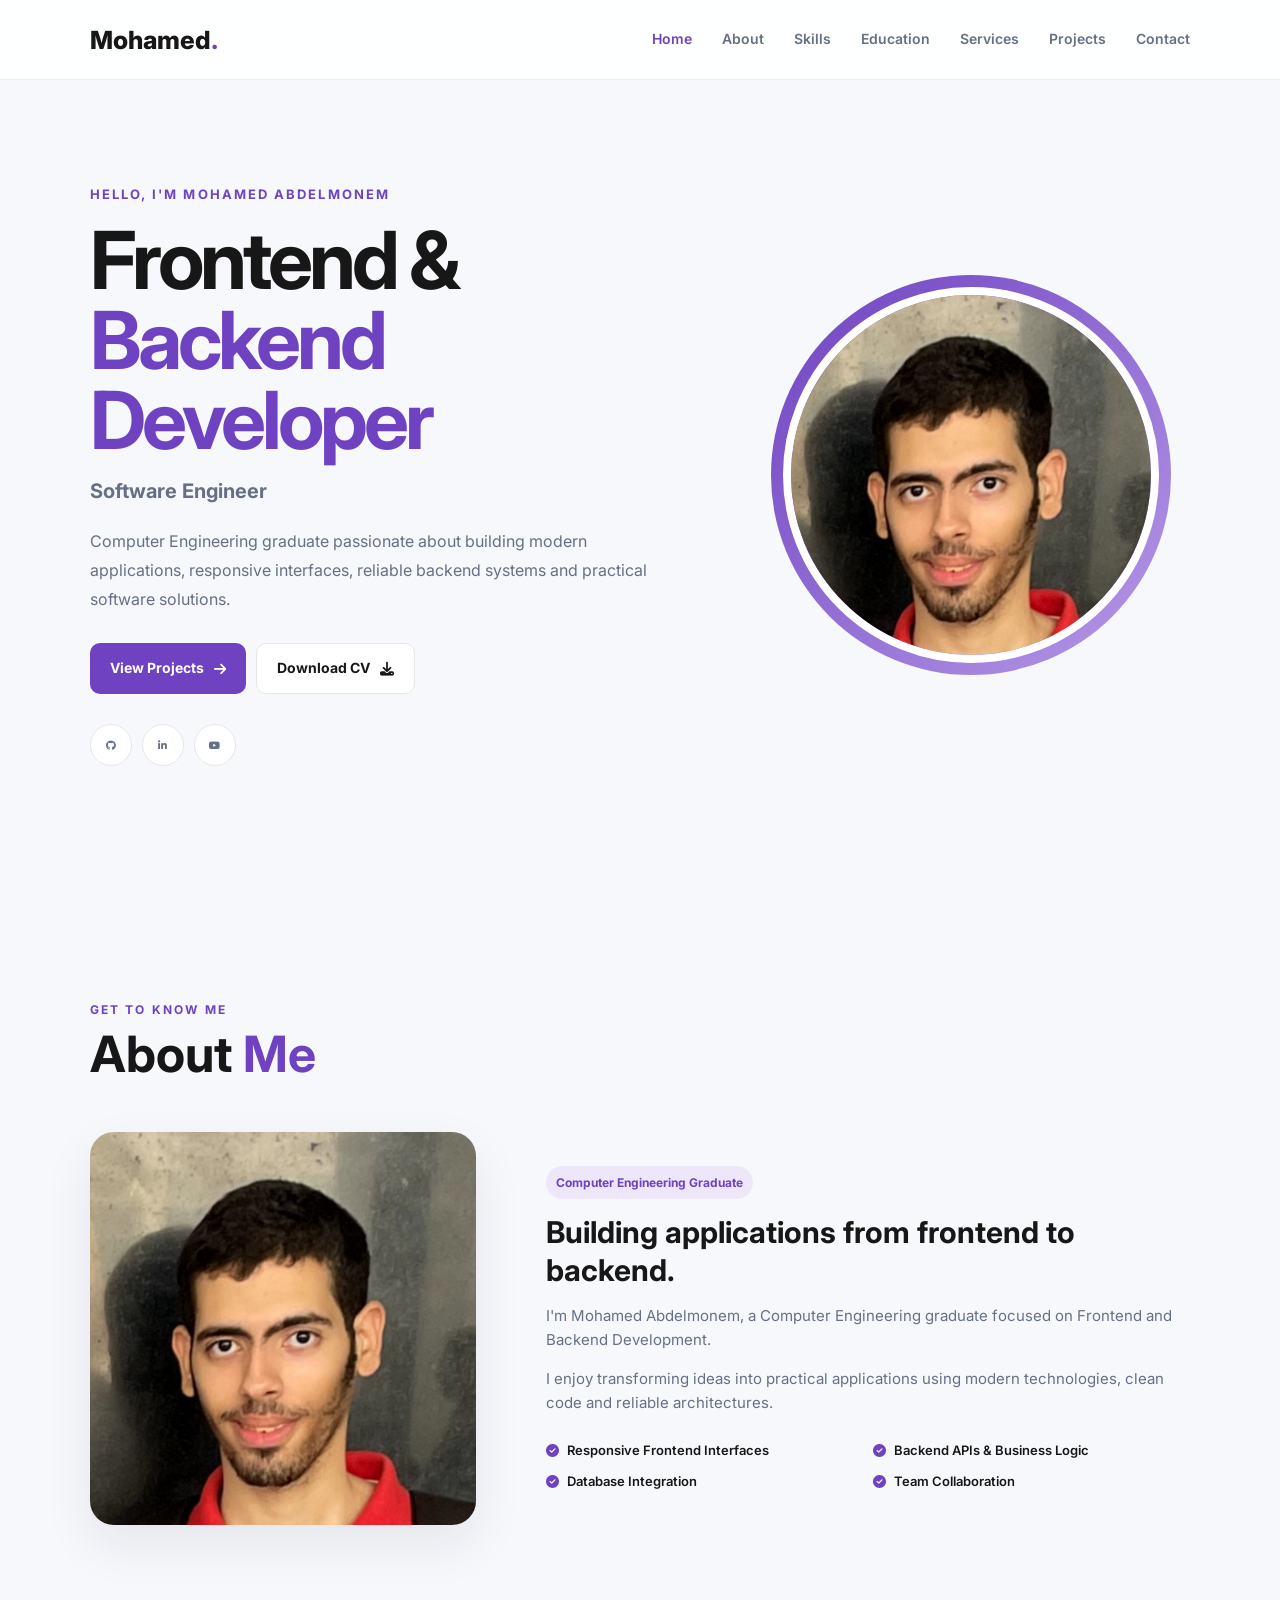
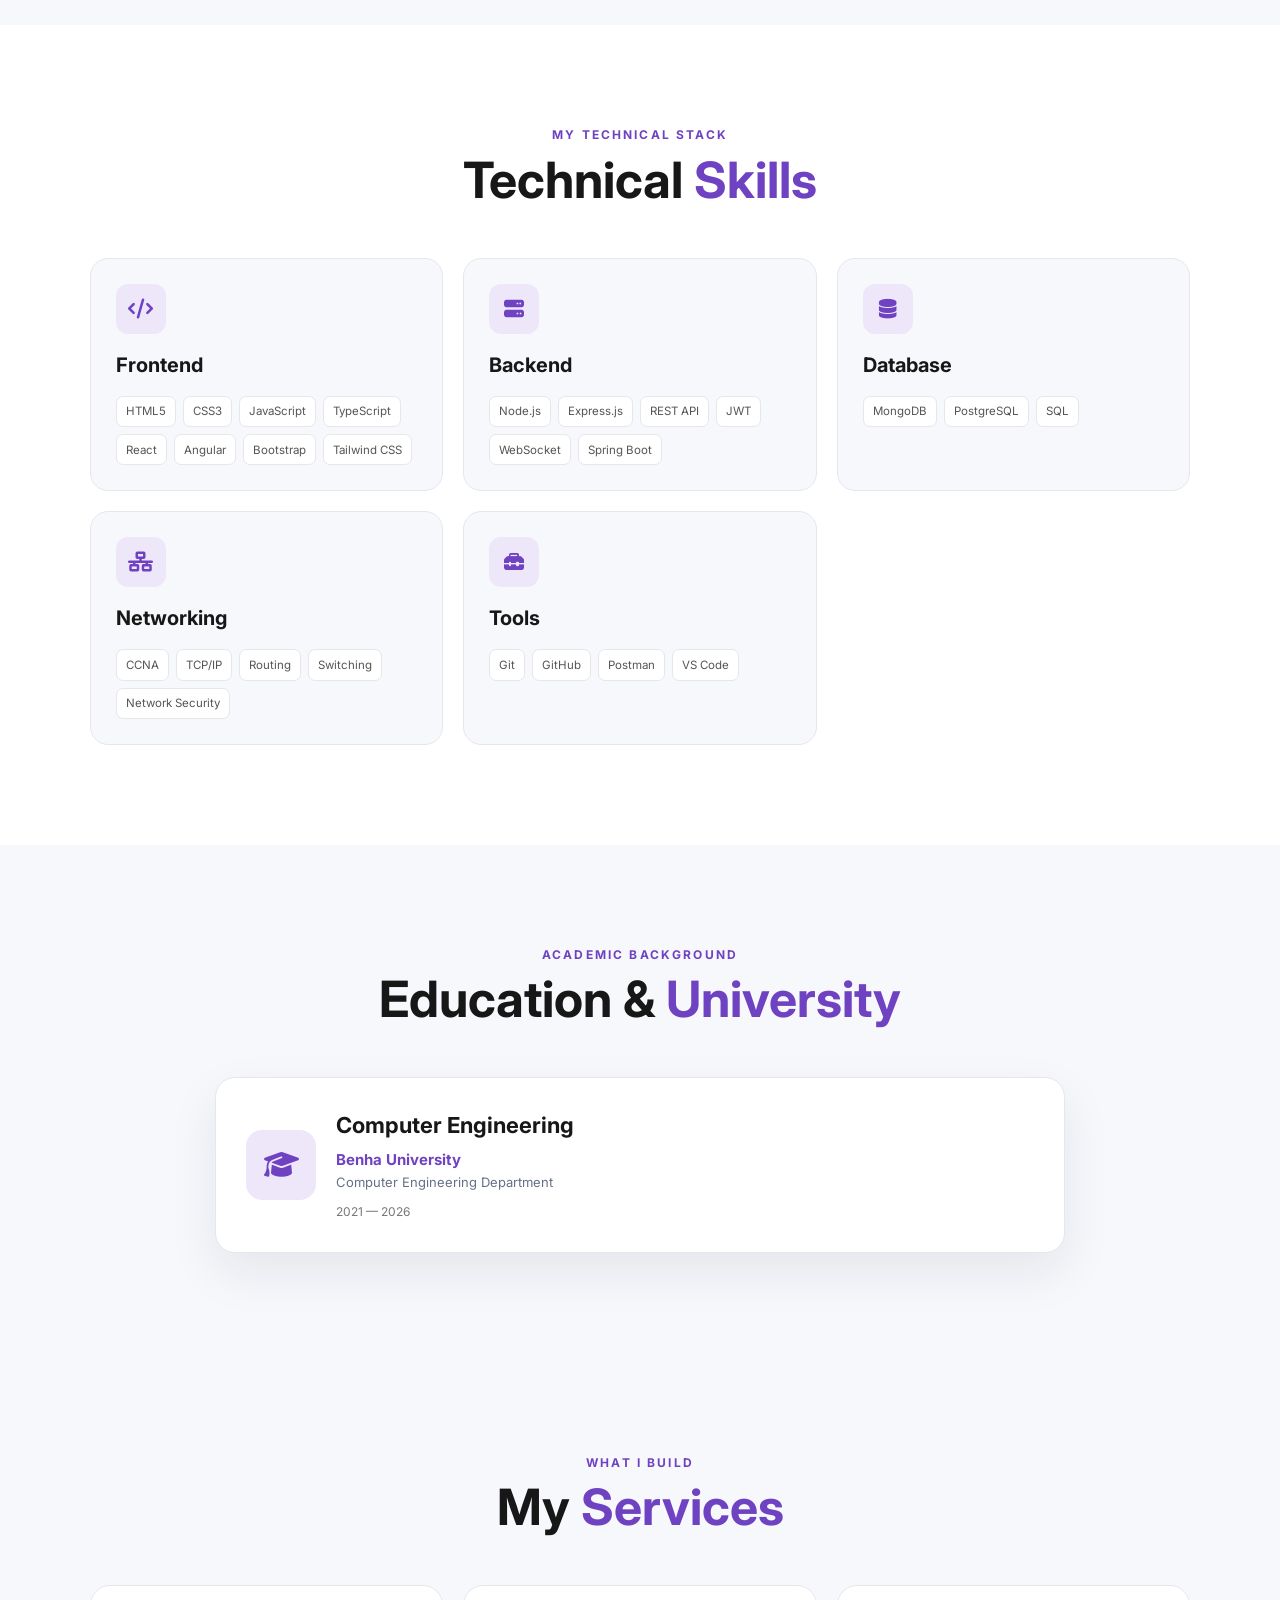
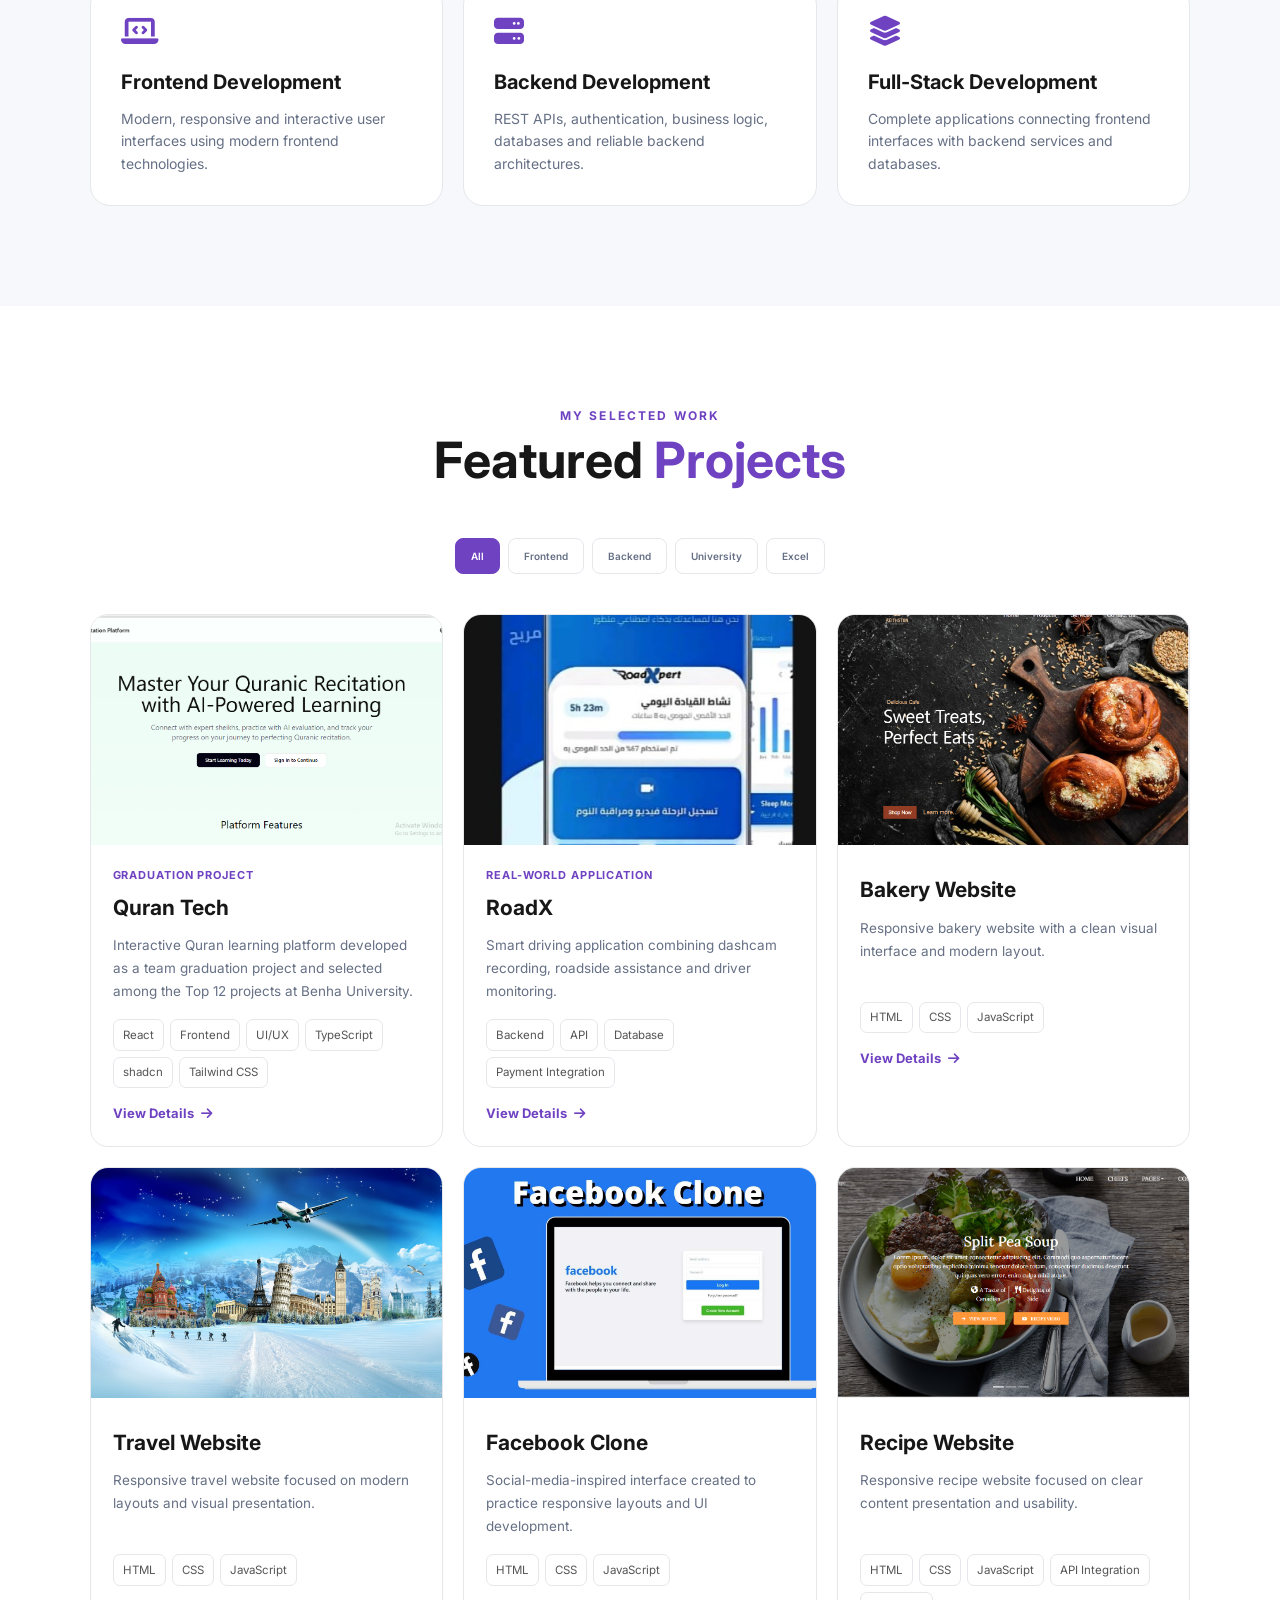
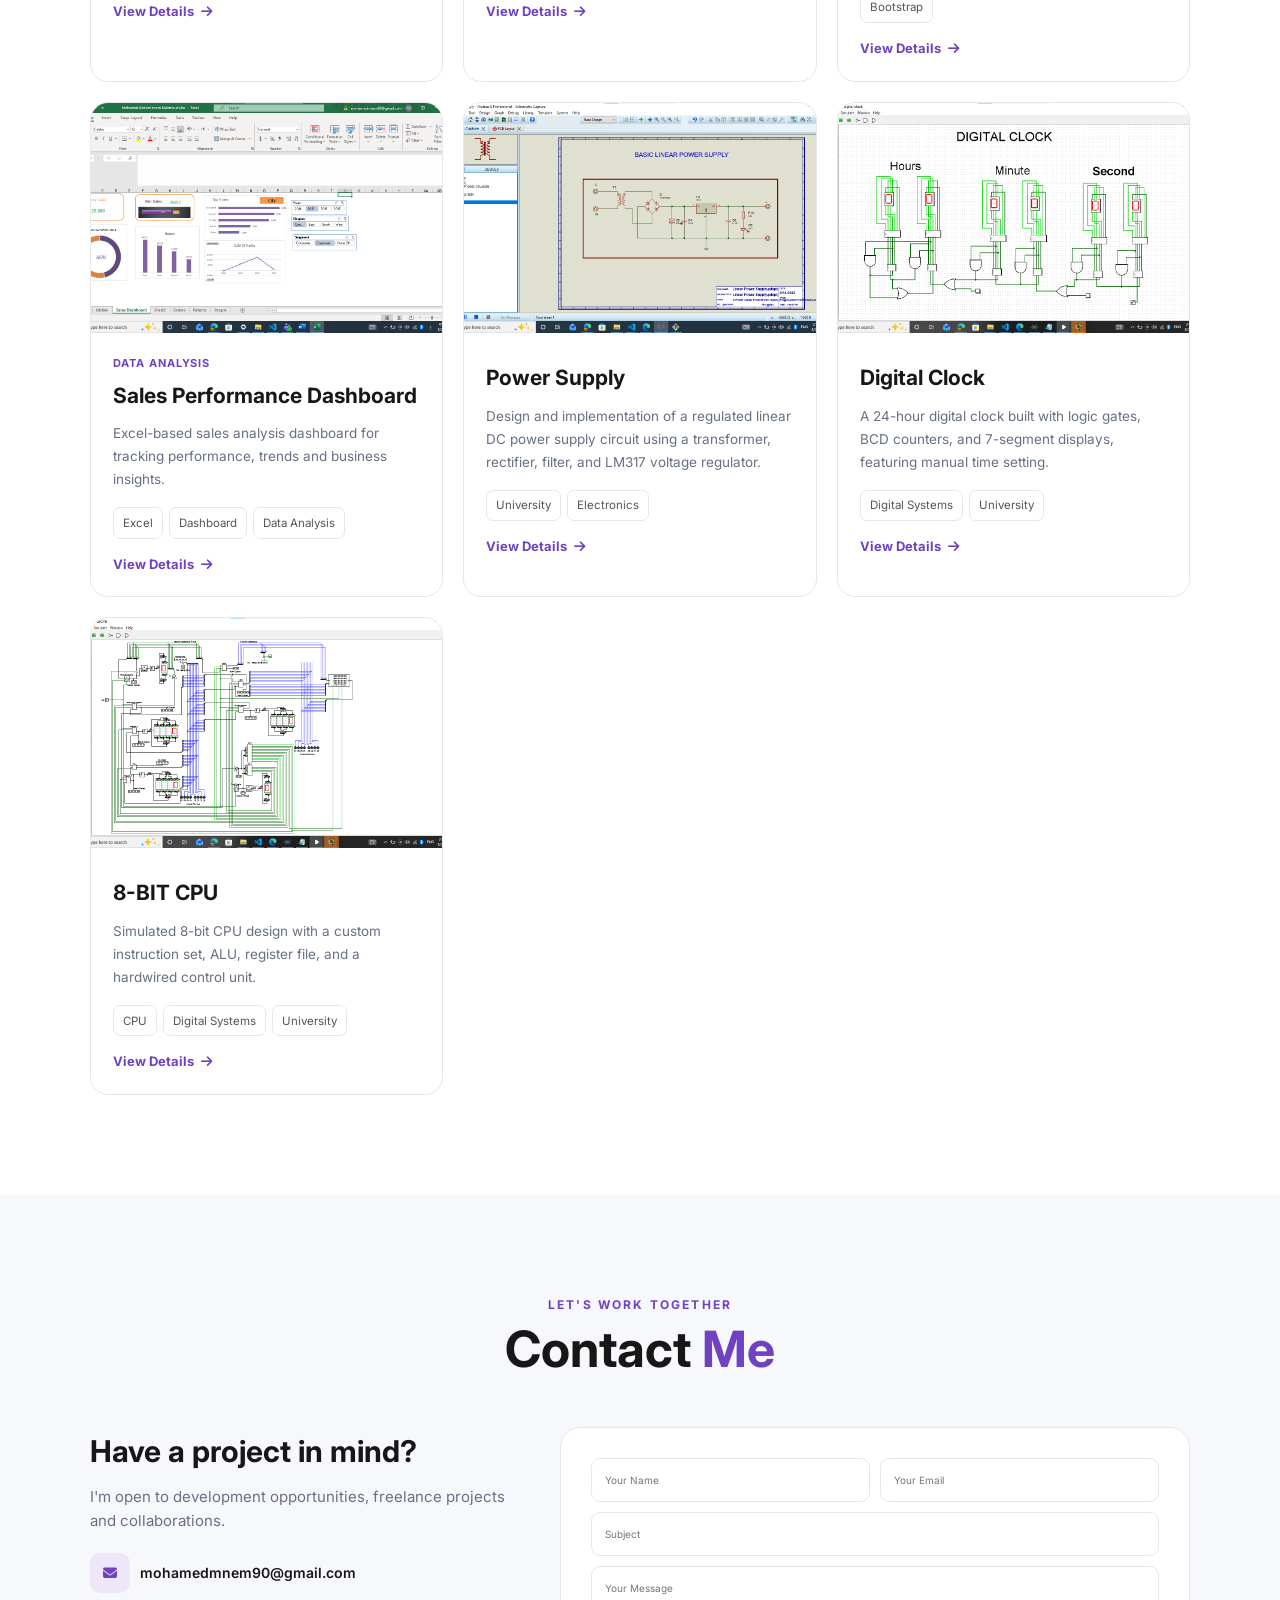
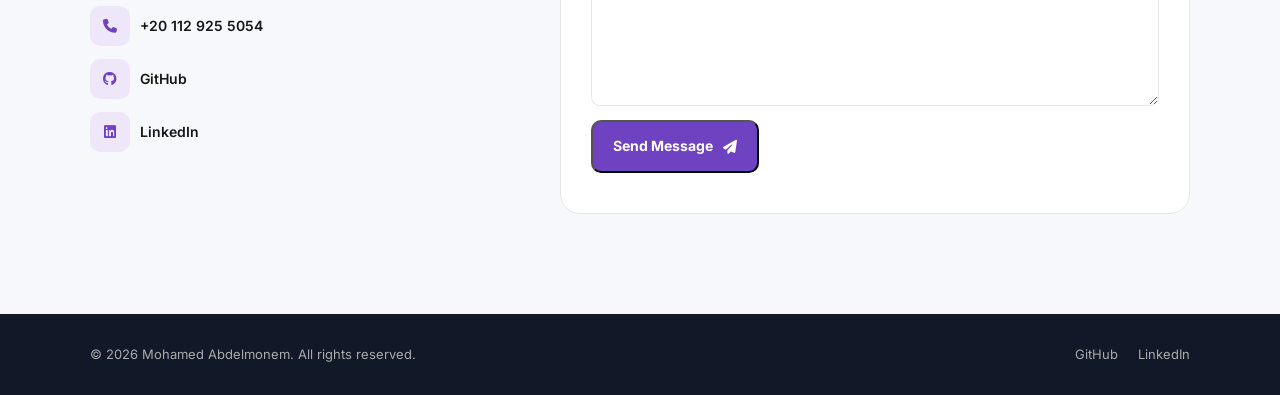
==== commit 879c0b78: "ok" ====
--- a/index.html
+++ b/index.html
@@ -714,9 +714,9 @@
                     loading="lazy"
                 >
 
-                <span class="project-type">
+                <!-- <span class="project-type">
                     Frontend
-                </span>
+                </span> -->
 
             </div>
 
@@ -786,9 +786,9 @@
                     loading="lazy"
                 >
 
-                <span class="project-type">
+                <!-- <span class="project-type">
                     Backend
-                </span>
+                </span> -->
 
             </div>
 
@@ -855,9 +855,9 @@
                     loading="lazy"
                 >
 
-                <span class="project-type">
+                <!-- <span class="project-type">
                     Frontend
-                </span>
+                </span> -->
 
             </div>
 
@@ -917,9 +917,9 @@
                     loading="lazy"
                 >
 
-                <span class="project-type">
+                <!-- <span class="project-type">
                     Frontend
-                </span>
+                </span> -->
 
             </div>
 
@@ -979,9 +979,9 @@
                     loading="lazy"
                 >
 
-                <span class="project-type">
+                <!-- <span class="project-type">
                     Frontend
-                </span>
+                </span> -->
 
             </div>
 
@@ -1042,9 +1042,9 @@
                     loading="lazy"
                 >
 
-                <span class="project-type">
+                <!-- <span class="project-type">
                     Frontend
-                </span>
+                </span> -->
 
             </div>
 
